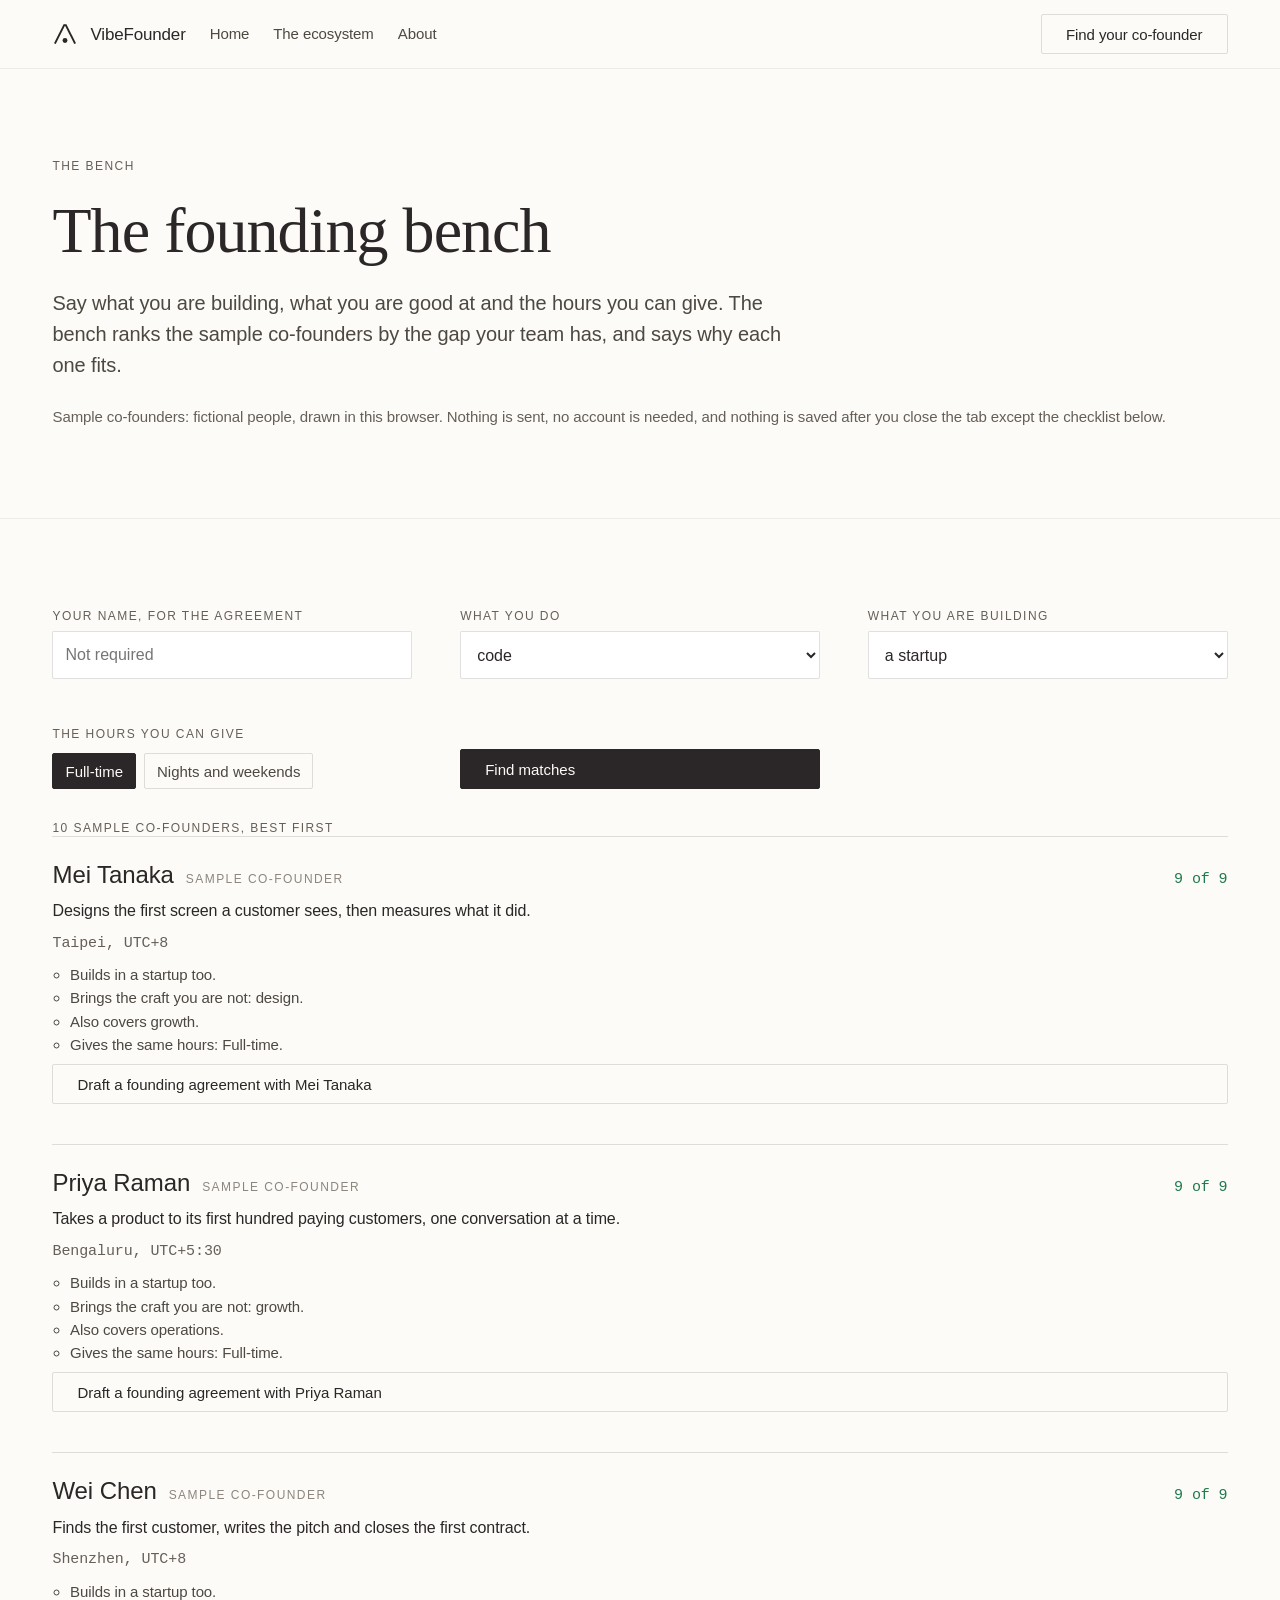
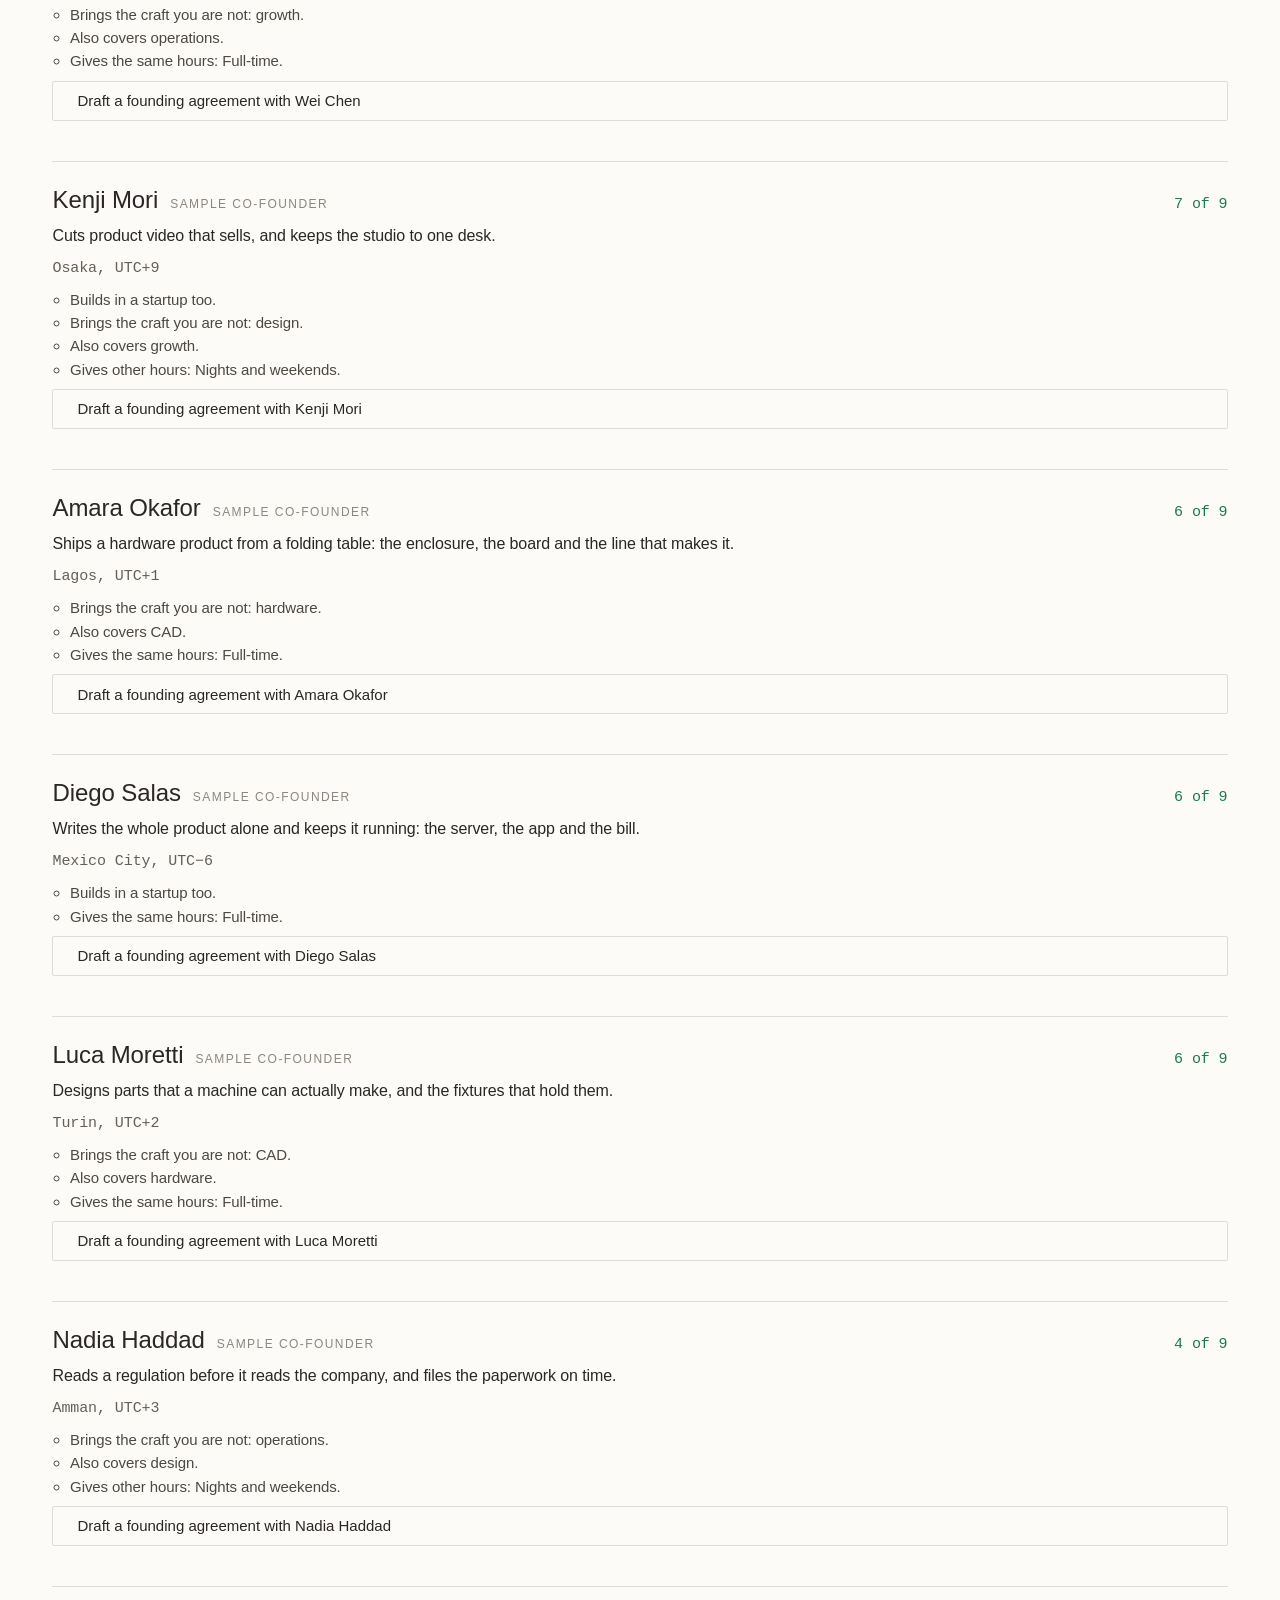
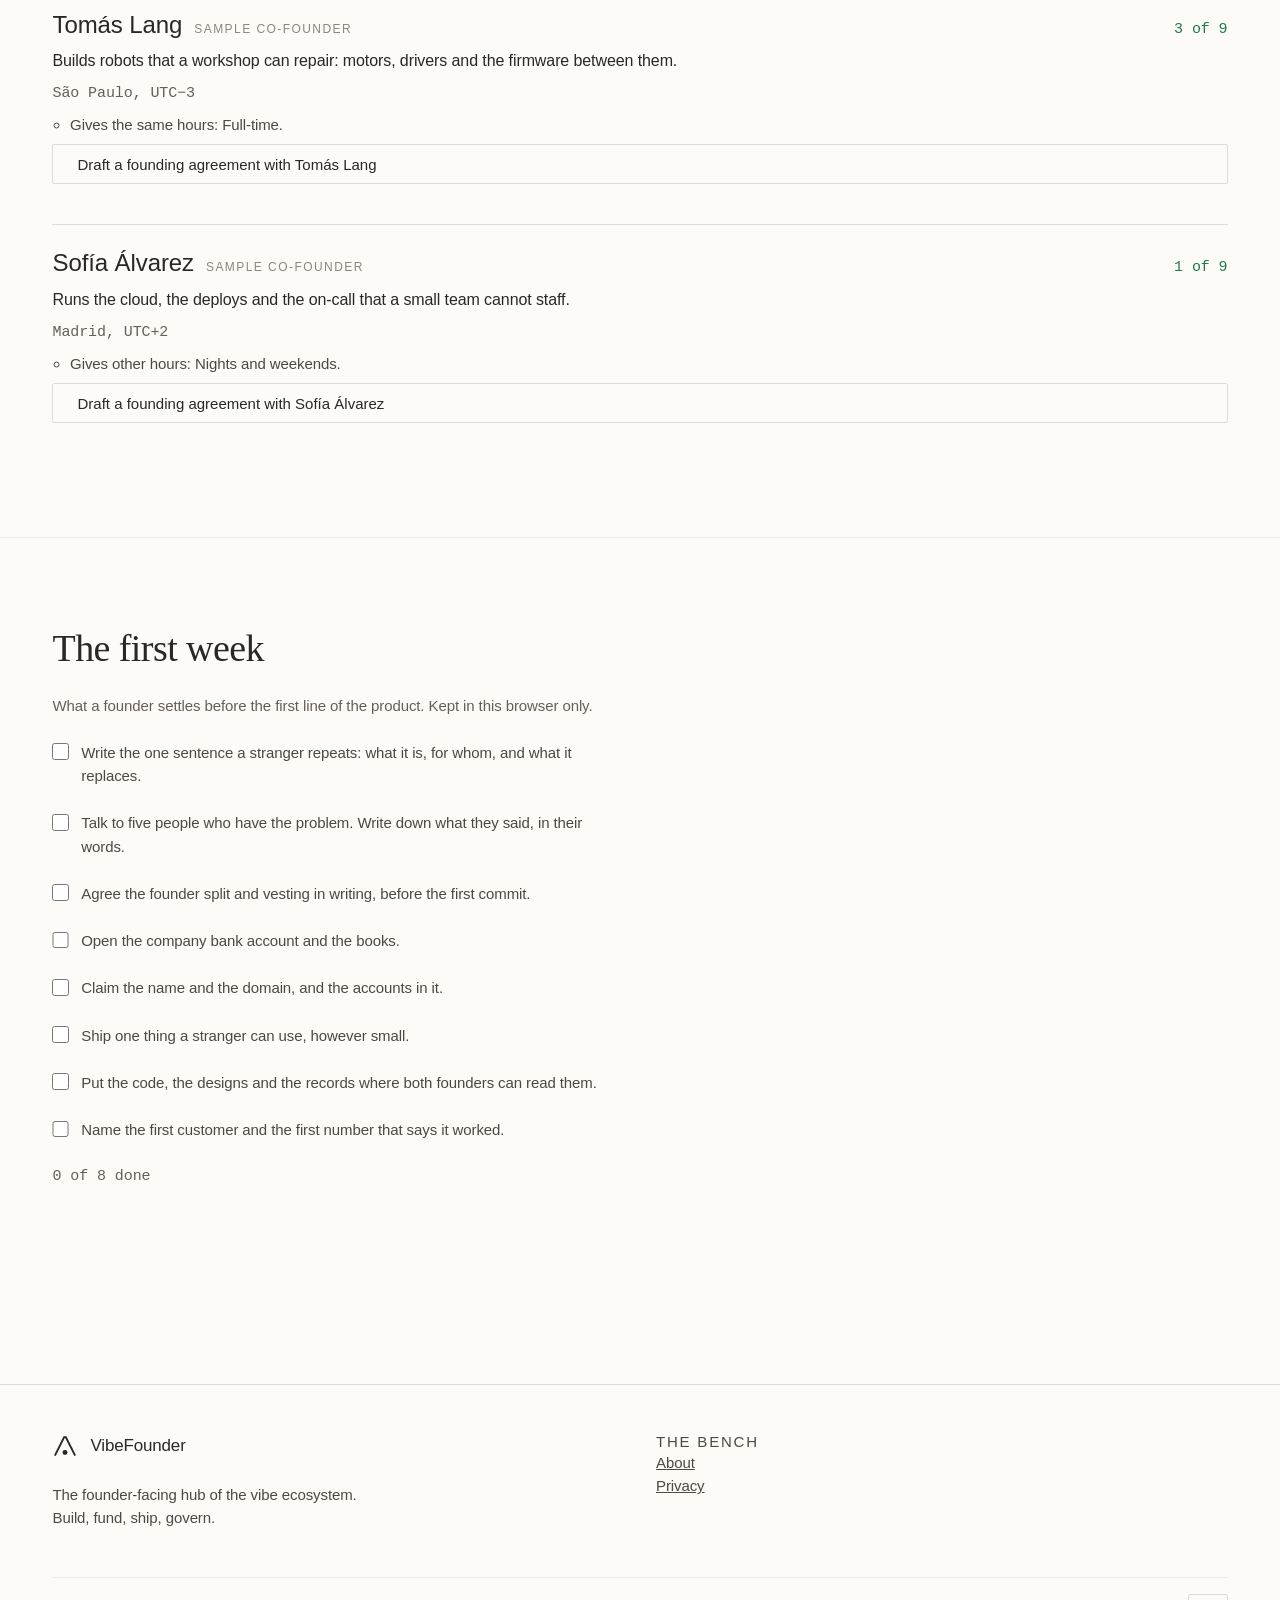
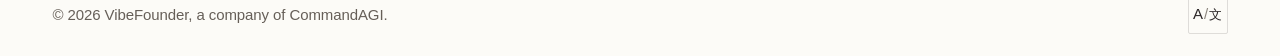
==== app/index.html @ aec422a5 "The site of vibefounder, from CommandAGI's seed (seed/drive/platform/org-vibefounder/sites/vibefound" ====
<!doctype html>
<html lang="en">
<head>
<meta charset="utf-8">
<meta name="viewport" content="width=device-width, initial-scale=1">
<title>The founding bench — VibeFounder</title>
<meta name="description" content="Match with a sample co-founder, read the founding agreement it drafts, and work the first week's checklist. Runs in this browser on fictional people.">
<meta name="theme-color" content="#fcfbf7">
<meta http-equiv="Content-Security-Policy" content="default-src 'self'; connect-src 'none'; img-src 'self' data:; style-src 'self' 'unsafe-inline'; script-src 'self' 'unsafe-inline'; base-uri 'none'; form-action 'none'; frame-ancestors 'none'">
<link rel="canonical" href="https://vibefounder.commandagi.app/app/">
<link rel="stylesheet" href="../style.css">
</head>
<body>
<header class="site-header">
  <div class="site-header__bar wrap">
    <a class="brand" href="../" aria-label="VibeFounder, home">
      <svg viewBox="0 0 32 32" aria-hidden="true" focusable="false"><path d="M4 27 15 5" stroke="currentColor" stroke-width="2.4" fill="none" stroke-linecap="round"/><path d="M28 27 17 5" stroke="currentColor" stroke-width="2.4" fill="none" stroke-linecap="round"/><circle cx="16" cy="24" r="3" fill="currentColor"/></svg>
      <span>VibeFounder</span>
    </a>
    <nav class="site-nav" aria-label="Main">
      <ul>
        <li><a href="../" data-t="nav.home">Home</a></li>
        <li><a href="../#ecosystem" data-t="nav.ecosystem">The ecosystem</a></li>
        <li><a href="../about.html" data-t="nav.about">About</a></li>
      </ul>
    </nav>
    <div class="site-header__actions">
      <a class="button button--quiet" href="../" data-t="nav.cta">Find your co-founder</a>
    </div>
  </div>
</header>

<main>
  <section>
    <div class="wrap stack">
      <p class="label" data-t="nav.bench">The bench</p>
      <h1 data-t="app.title">The founding bench</h1>
      <p class="lede" data-t="app.lede">Say what you are building, what you are good at and the hours you can give.</p>
      <p class="hint" data-t="app.note">Sample co-founders: fictional people.</p>
    </div>
  </section>

  <section id="bench">
    <div class="wrap bench">
      <form class="cols" id="founder-form" aria-labelledby="bench-form-heading">
        <h2 id="bench-form-heading" class="sr-only" data-t="app.title">The founding bench</h2>
        <label class="field"><span data-t="form.name">Your name, for the agreement</span>
          <input type="text" id="founder-name" autocomplete="off" data-placeholder="form.namePlaceholder">
        </label>
        <label class="field"><span data-t="form.craft">What you do</span>
          <select id="founder-craft"></select>
        </label>
        <label class="field"><span data-t="form.domain">What you are building</span>
          <select id="founder-domain"></select>
        </label>
        <div class="field"><span id="commitment-label" data-t="form.commitment">The hours you can give</span>
          <div class="chips" id="founder-commitment" role="group" aria-labelledby="commitment-label"></div>
        </div>
        <div class="field"><span aria-hidden="true">&nbsp;</span>
          <button class="button" type="submit" id="submit" data-t="find">Find matches</button>
        </div>
      </form>

      <div id="bench-results" aria-live="polite"></div>
    </div>
  </section>

  <section id="first-week">
    <div class="wrap stack">
      <h2 data-t="checklist.title">The first week</h2>
      <p class="hint" data-t="checklist.lede">What a founder settles before the first line of the product. Kept in this browser only.</p>
      <form class="stack" id="checklist"></form>
      <p class="hint mono" id="checklist-progress"></p>
    </div>
  </section>
</main>

<footer class="site-footer">
  <div class="wrap">
    <div class="site-footer__cols">
      <div class="stack">
        <a class="brand" href="../">
          <svg viewBox="0 0 32 32" aria-hidden="true" focusable="false"><path d="M4 27 15 5" stroke="currentColor" stroke-width="2.4" fill="none" stroke-linecap="round"/><path d="M28 27 17 5" stroke="currentColor" stroke-width="2.4" fill="none" stroke-linecap="round"/><circle cx="16" cy="24" r="3" fill="currentColor"/></svg>
          <span>VibeFounder</span>
        </a>
        <p data-t="footer.pitch">The founder-facing hub of the vibe ecosystem. Build, fund, ship, govern.</p>
      </div>
      <div>
        <p class="label" data-t="nav.bench">The bench</p>
        <p><a href="../about.html" data-t="nav.about">About VibeFounder</a></p>
        <p><a href="../privacy.html">Privacy</a></p>
      </div>
    </div>
    <div class="site-footer__base">
      <span data-t="footer.legal">© 2026 VibeFounder, a company of CommandAGI.</span>
      <div class="lang">
        <button type="button" class="lang-btn" commandfor="lang-dialog" command="show-modal" aria-haspopup="dialog" aria-label="Language" title="Language"><span class="lang-btn__glyph" aria-hidden="true">A<span>/</span><span lang="zh-Hans">文</span></span></button>
        <noscript><nav class="lang-links" aria-label="Languages"><a href="?lang=en" hreflang="en"><span lang="en">English</span></a><a href="?lang=es" hreflang="es"><span lang="es">Español</span></a><a href="?lang=zh" hreflang="zh-Hans"><span lang="zh-Hans">简体中文</span></a></nav></noscript>
        <dialog id="lang-dialog" class="lang-dialog" aria-labelledby="lang-dialog-title" closedby="any">
          <div class="lang-dialog__box">
            <div class="lang-dialog__head">
              <h2 id="lang-dialog-title" data-t="lang.title">Choose a language</h2>
              <form method="dialog"><button class="lang-dialog__close" aria-label="Close" data-t="lang.close"><svg viewBox="0 0 16 16" aria-hidden="true" focusable="false"><path d="M3.5 3.5l9 9M12.5 3.5l-9 9" stroke="currentColor" stroke-width="1.5" stroke-linecap="round"/></svg></button></form>
            </div>
            <ul class="lang-list" role="list">
              <li><a href="?lang=en" hreflang="en" data-lang="en"><span lang="en">English</span></a></li>
              <li><a href="?lang=es" hreflang="es" data-lang="es"><span lang="es">Español</span></a></li>
              <li><a href="?lang=zh" hreflang="zh-Hans" data-lang="zh-Hans"><span lang="zh-Hans">简体中文</span></a></li>
            </ul>
          </div>
        </dialog>
      </div>
    </div>
  </div>
</footer>
<script type="module" src="app.js"></script>
</body>
</html>
---- style.css ----
/*
 * VibeFounder — the site's one stylesheet. The tokens are CommandAGI's public sites' tokens (sites/components/1-tokens.css
 * in the CommandAGI repository, the owner's code): a warm paper ground, a warm near-black ink, a serif for display, one
 * grotesk for text, a mono for records only. Sections are separated by space and type, not by boxes.
 * Light by default, dark from prefers-color-scheme; either forced with <html data-theme="light|dark">.
 */
:root {
  --ground: #fcfbf7;
  --ground-2: #f1eee9;
  --ground-3: #e5e1da;
  --card: #ffffff;
  --ink: #2b2627;
  --ink-2: #4d4841;
  --ink-3: #665f58;
  --ink-dim: #8c867e;
  --rule: rgba(43, 38, 39, 0.14);
  --rule-2: rgba(43, 38, 39, 0.07);
  --accent: #2b2627;
  --on-accent: #fcfbf7;
  --good: #1f7a4d;
  --focus: #2f6fdf;
  --panel: #231f20;
  --panel-ink: #ebe6df;
  --panel-ink-2: rgba(235, 230, 223, 0.6);
  --panel-rule: rgba(235, 230, 223, 0.1);
  --font-text: "Inter Tight", "Helvetica Neue", Arial, system-ui, sans-serif;
  --font-display: "Inria Serif", "Iowan Old Style", Georgia, serif;
  --font-mono: "JetBrains Mono", "SF Mono", ui-monospace, Menlo, Consolas, monospace;
  --w-display: 400;
  --w-text: 400;
  --w-strong: 500;
  --t-mega: clamp(2.375rem, 1.7rem + 2.9vw, 4rem);
  --t-d1: clamp(2.125rem, 1.6rem + 2.2vw, 3.25rem);
  --t-d2: clamp(1.75rem, 1.45rem + 1.2vw, 2.375rem);
  --t-d3: clamp(1.3125rem, 1.2rem + 0.5vw, 1.5rem);
  --t-lede: clamp(1.0625rem, 1rem + 0.35vw, 1.25rem);
  --t-body: 1rem;
  --t-small: 0.9375rem;
  --t-caption: 0.75rem;
  --h-sm: 2rem;
  --h-md: 2.5rem;
  --h-lg: 3rem;
  --radius: 2px;
  --gutter: clamp(1.25rem, 0.4rem + 3.6vw, 5rem);
  --measure: 66ch;
  --wide: 1240px;
  --s-1: 0.25rem; --s-2: 0.5rem; --s-3: 0.75rem; --s-4: 1rem; --s-5: 1.5rem; --s-6: 2rem;
  --s-7: 3rem; --s-8: 4.5rem; --s-9: clamp(4rem, 2.6rem + 5vw, 7.5rem);
  --section: clamp(3.5rem, 2.4rem + 4vw, 6.5rem);
  --lh-body: 1.55;
  --track-label: 0.12em;
  --t-fast: 120ms;
  --ease: cubic-bezier(0.2, 0, 0, 1);
}
@media (prefers-color-scheme: dark) {
  :root {
    --ground: #171413;
    --ground-2: #221e1d;
    --ground-3: #2c2726;
    --card: #1d1a19;
    --ink: #ece8e1;
    --ink-2: #cbc5bc;
    --ink-3: #a8a199;
    --ink-dim: #807a73;
    --rule: rgba(236, 232, 225, 0.16);
    --rule-2: rgba(236, 232, 225, 0.08);
    --accent: #ece8e1;
    --on-accent: #171413;
    --good: #6cc79a;
  }
}
:root[data-theme="dark"] {
  --ground: #171413; --ground-2: #221e1d; --ground-3: #2c2726; --card: #1d1a19;
  --ink: #ece8e1; --ink-2: #cbc5bc; --ink-3: #a8a199; --ink-dim: #807a73;
  --rule: rgba(236, 232, 225, 0.16); --rule-2: rgba(236, 232, 225, 0.08);
  --accent: #ece8e1; --on-accent: #171413; --good: #6cc79a;
}
:root[data-theme="light"] {
  --ground: #fcfbf7; --ground-2: #f1eee9; --ground-3: #e5e1da; --card: #ffffff;
  --ink: #2b2627; --ink-2: #4d4841; --ink-3: #665f58; --ink-dim: #8c867e;
  --rule: rgba(43, 38, 39, 0.14); --rule-2: rgba(43, 38, 39, 0.07);
  --accent: #2b2627; --on-accent: #fcfbf7; --good: #1f7a4d;
}

*, *::before, *::after { box-sizing: border-box; }
html { -webkit-text-size-adjust: 100%; }
body {
  margin: 0;
  background: var(--ground);
  color: var(--ink);
  font: var(--w-text) var(--t-body) / var(--lh-body) var(--font-text);
  letter-spacing: -0.006em;
  overflow-wrap: break-word;
}
h1, h2, h3 { font-weight: var(--w-display); font-family: var(--font-display); letter-spacing: -0.015em; margin: 0; }
h1 { font-size: var(--t-mega); line-height: 1.05; }
h2 { font-size: var(--t-d2); line-height: 1.12; }
h3 { font-size: var(--t-d3); line-height: 1.25; }
p { margin: 0; }
a { color: inherit; }
:focus-visible { outline: 2px solid var(--focus); outline-offset: 2px; }
.wrap { width: min(var(--wide), 100% - 2 * var(--gutter)); margin-inline: auto; }
.lede { font-size: var(--t-lede); color: var(--ink-2); max-width: var(--measure); }
.label { font: var(--w-strong) var(--t-caption) / 1.2 var(--font-text); letter-spacing: var(--track-label); text-transform: uppercase; color: var(--ink-3); }
.mono { font-family: var(--font-mono); font-size: var(--t-small); }
.zebra { font-family: var(--font-display); font-style: italic; }

/* header: the mark and the name, the nav as plain words, the primary action in the ink */
.site-header { position: sticky; top: 0; z-index: 20; background: var(--ground); border-bottom: 1px solid var(--rule-2); }
.site-header__bar { display: flex; align-items: center; gap: var(--s-5); min-height: 4.25rem; flex-wrap: wrap; padding-block: var(--s-2); }
.brand { display: inline-flex; align-items: center; gap: var(--s-3); text-decoration: none; font: var(--w-strong) 1.0625rem/1 var(--font-text); letter-spacing: -0.01em; }
.brand svg { width: 26px; height: 26px; }
.site-nav ul { display: flex; gap: var(--s-5); list-style: none; margin: 0; padding: 0; }
.site-nav a { text-decoration: none; font-size: var(--t-small); color: var(--ink-2); }
.site-nav a:hover { color: var(--ink); }
.site-header__actions { margin-inline-start: auto; display: flex; align-items: center; gap: var(--s-4); }
.button {
  display: inline-flex; align-items: center; gap: var(--s-2); min-height: var(--h-md); padding: 0 var(--s-5);
  border: 1px solid var(--accent); border-radius: var(--radius); background: var(--accent); color: var(--on-accent);
  font: var(--w-strong) var(--t-small) / 1 var(--font-text); text-decoration: none; cursor: pointer;
}
.button--quiet { background: transparent; color: var(--ink); border-color: var(--rule); }
.button:hover { opacity: 0.88; }
.button[disabled] { opacity: 0.45; cursor: not-allowed; }

main { display: block; }
section { padding-block: var(--section); }
section + section { border-top: 1px solid var(--rule-2); }
.hero { padding-block: var(--s-9) var(--section); }
.hero h1 { max-width: 20ch; }
.hero .lede { margin-top: var(--s-5); }
.hero__actions { display: flex; flex-wrap: wrap; gap: var(--s-3); margin-top: var(--s-6); }
.hero__note { margin-top: var(--s-4); color: var(--ink-3); font-size: var(--t-small); }
.stack { display: grid; gap: var(--s-5); }
.cols { display: grid; gap: var(--s-7); grid-template-columns: repeat(auto-fit, minmax(min(18rem, 100%), 1fr)); }
.feature { display: grid; gap: var(--s-3); align-content: start; }
.feature p { color: var(--ink-2); }
.grid-ecosystem { display: grid; gap: var(--s-4); grid-template-columns: repeat(auto-fill, minmax(min(15rem, 100%), 1fr)); list-style: none; margin: 0; padding: 0; }
.grid-ecosystem a { display: grid; gap: var(--s-1); padding: var(--s-4) 0; border-top: 1px solid var(--rule); text-decoration: none; }
.grid-ecosystem a:hover .eco-name { text-decoration: underline; }
.eco-name { font: var(--w-strong) 1.0625rem/1.2 var(--font-text); }
.eco-what { color: var(--ink-2); font-size: var(--t-small); }

/* the app */
.bench { display: grid; gap: var(--s-6); }
.field { display: grid; gap: var(--s-2); }
.field > span { font: var(--w-strong) var(--t-caption) / 1.2 var(--font-text); letter-spacing: var(--track-label); text-transform: uppercase; color: var(--ink-3); }
select, input[type="text"] {
  min-height: var(--h-lg); padding: 0 var(--s-3); border: 1px solid var(--rule); border-radius: var(--radius);
  background: var(--card); color: var(--ink); font: var(--w-text) var(--t-body) / 1 var(--font-text); width: 100%;
}
.chips { display: flex; flex-wrap: wrap; gap: var(--s-2); }
.chip {
  min-height: var(--h-sm); padding: 0 var(--s-3); border: 1px solid var(--rule); border-radius: var(--radius);
  background: transparent; color: var(--ink-2); font: var(--w-text) var(--t-small) / 1 var(--font-text); cursor: pointer;
}
.chip[aria-pressed="true"] { border-color: var(--accent); background: var(--accent); color: var(--on-accent); }
.results { display: grid; gap: var(--s-4); margin: 0; padding: 0; list-style: none; }
.match { display: grid; gap: var(--s-2); padding-block: var(--s-5); border-top: 1px solid var(--rule); }
.match__head { display: flex; align-items: baseline; gap: var(--s-3); flex-wrap: wrap; }
.match__name { font: var(--w-strong) var(--t-d3) / 1.2 var(--font-text); }
.match__score { margin-inline-start: auto; font-family: var(--font-mono); font-size: var(--t-small); color: var(--good); }
.match__reasons { margin: 0; padding-inline-start: 1.1rem; color: var(--ink-2); font-size: var(--t-small); }
.sample { font: var(--w-strong) var(--t-caption) / 1.2 var(--font-text); letter-spacing: var(--track-label); text-transform: uppercase; color: var(--ink-dim); }
.agreement { background: var(--panel); color: var(--panel-ink); border-radius: var(--radius); padding: var(--s-5); overflow-x: auto; }
.agreement pre { margin: 0; font-family: var(--font-mono); font-size: var(--t-small); white-space: pre-wrap; }
.hint { color: var(--ink-3); font-size: var(--t-small); }

/* footer, with the one A/文 language button */
.site-footer { border-top: 1px solid var(--rule); padding-block: var(--s-7) var(--s-6); margin-top: var(--s-9); }
.site-footer__cols { display: grid; gap: var(--s-6); grid-template-columns: repeat(auto-fit, minmax(min(16rem, 100%), 1fr)); }
.site-footer p { color: var(--ink-2); font-size: var(--t-small); max-width: 40ch; }
.site-footer__base { display: flex; align-items: center; justify-content: space-between; gap: var(--s-4); flex-wrap: wrap; margin-top: var(--s-7); padding-top: var(--s-4); border-top: 1px solid var(--rule-2); color: var(--ink-3); font-size: var(--t-small); }
.lang { display: flex; align-items: center; gap: var(--s-4); }
.lang-btn { display: inline-grid; place-items: center; width: var(--h-md); height: var(--h-md); padding: 0; border: 1px solid var(--rule); border-radius: var(--radius); background: transparent; color: var(--ink); cursor: pointer; }
.lang-btn:hover { border-color: currentColor; }
.lang-btn__glyph { font: var(--w-text) 0.9375rem/1 var(--font-text); display: inline-flex; align-items: baseline; direction: ltr; }
.lang-btn__glyph > span:first-child { color: var(--ink-dim); margin-inline: 0.06em; }
.lang-btn__glyph [lang="zh-Hans"] { font-family: "PingFang SC", "Noto Sans SC", "Noto Sans CJK SC", "Microsoft YaHei", sans-serif; font-size: 0.86em; }
.lang-links { display: flex; gap: var(--s-4); }
@media (scripting: none) { .lang-btn { display: none; } }
.lang-dialog { padding: 0; border: 1px solid var(--rule); border-radius: var(--radius); background: var(--ground); color: var(--ink); width: min(26rem, calc(100vw - 2 * var(--gutter))); max-height: calc(100svh - 2 * var(--gutter)); }
.lang-dialog::backdrop { background: rgba(15, 20, 23, 0.42); }
.lang-dialog__box { padding: var(--s-5); display: grid; gap: var(--s-5); }
.lang-dialog__head { display: flex; justify-content: space-between; align-items: center; gap: var(--s-4); }
.lang-dialog h2 { font: var(--w-display) 1.375rem/1.2 var(--font-display); margin: 0; }
.lang-dialog__close { display: inline-grid; place-items: center; width: var(--h-sm); height: var(--h-sm); padding: 0; border: 0; border-radius: var(--radius); background: var(--ground-3); color: var(--ink); cursor: pointer; }
.lang-dialog__close svg { width: 14px; height: 14px; }
.lang-list { list-style: none; margin: 0; padding: 0; border: 1px solid var(--rule); border-radius: var(--radius); }
.lang-list li + li { border-top: 1px solid var(--rule); }
.lang-list a { display: flex; justify-content: space-between; align-items: center; gap: var(--s-4); min-height: var(--h-lg); padding: 0 var(--s-4); text-decoration: none; color: var(--ink); }
.lang-list a:hover { background: var(--ground-2); }
.lang-list__check { width: 14px; height: 14px; }

/* prose pages (about, privacy) */
.prose { max-width: var(--measure); display: grid; gap: var(--s-4); }
.prose h2 { margin-top: var(--s-6); }
.prose ul { margin: 0; padding-inline-start: 1.2rem; color: var(--ink-2); }

@media (max-width: 640px) {
  .site-nav { order: 3; width: 100%; }
  .site-nav ul { gap: var(--s-4); flex-wrap: wrap; }
  .site-header__actions { order: 2; }
}

.sr-only { position: absolute; width: 1px; height: 1px; padding: 0; margin: -1px; overflow: hidden; clip-path: inset(50%); white-space: nowrap; border: 0; }

/* the first week's checklist: sentences, not labels */
.check { display: grid; grid-template-columns: auto 1fr; gap: var(--s-3); align-items: start; max-width: var(--measure); color: var(--ink-2); font-size: var(--t-small); cursor: pointer; }
.check input { width: 1.05rem; height: 1.05rem; margin: 0.15rem 0 0; accent-color: var(--accent); }
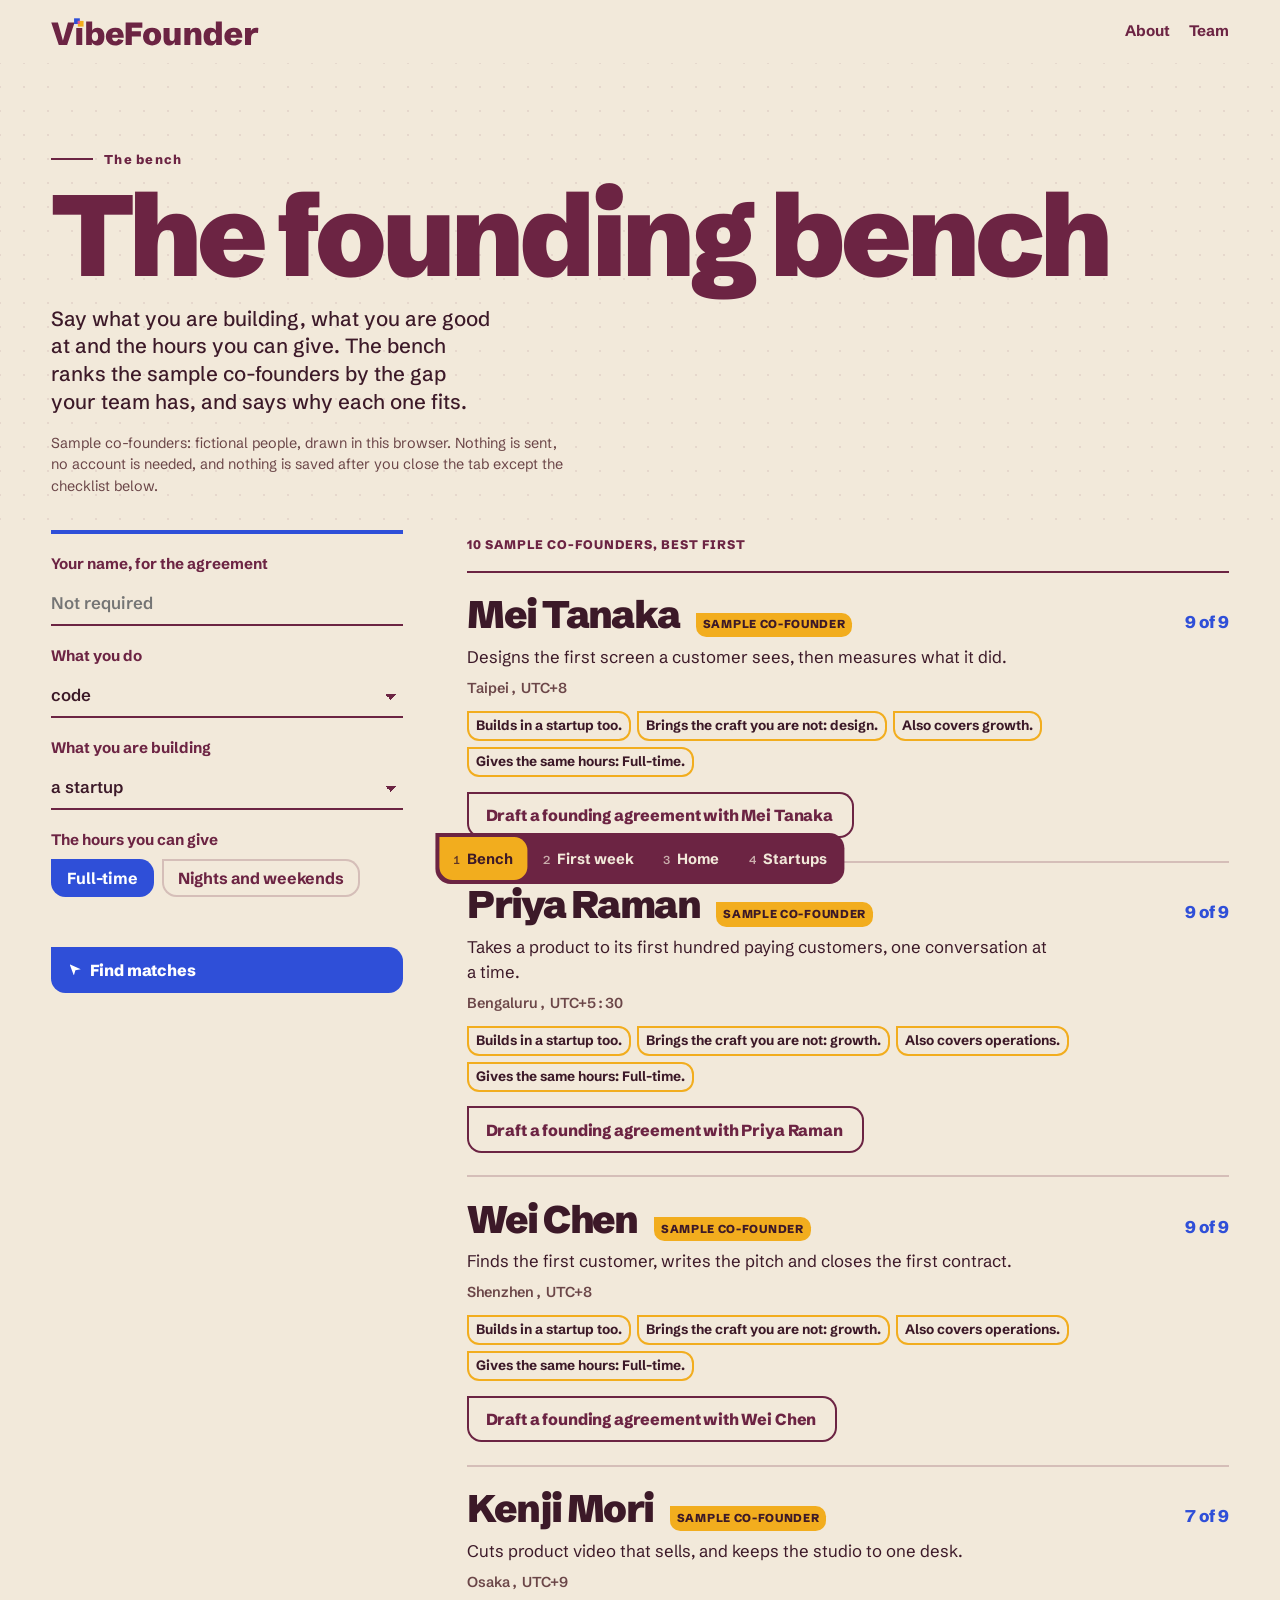
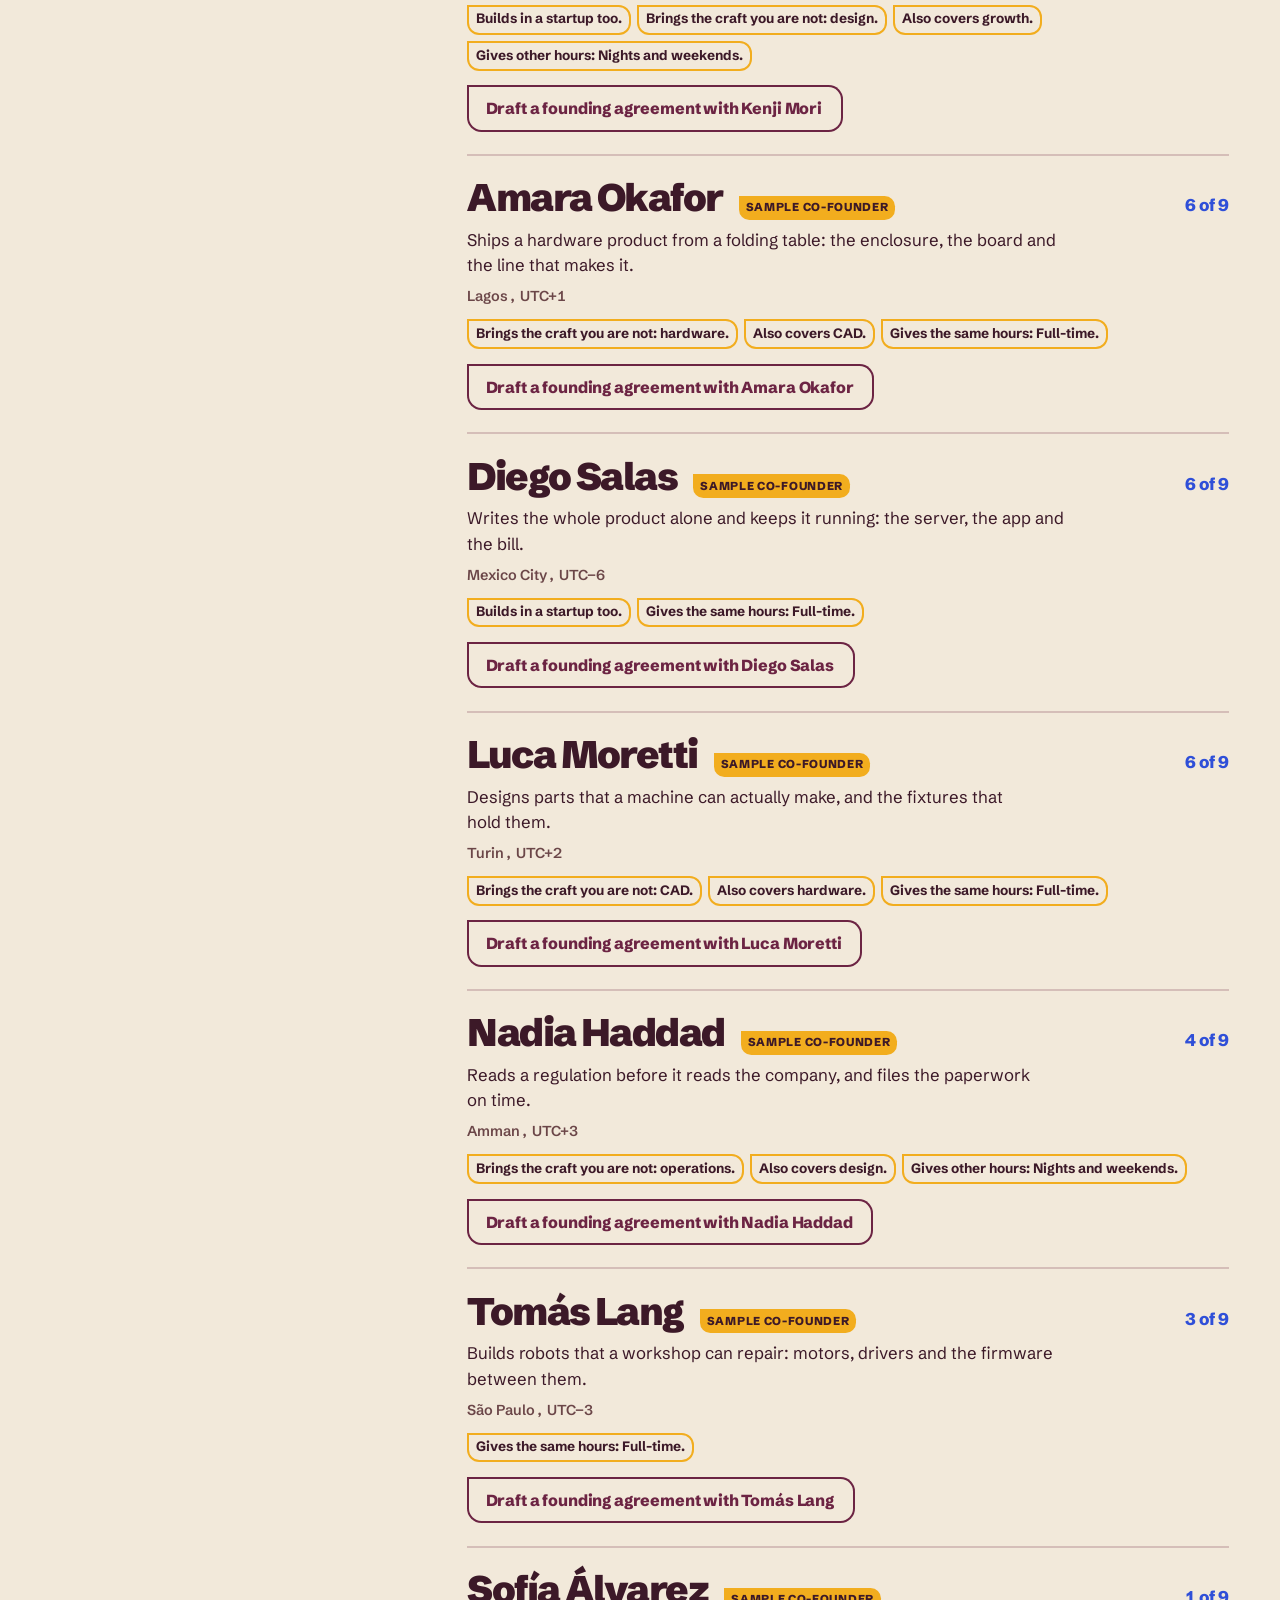
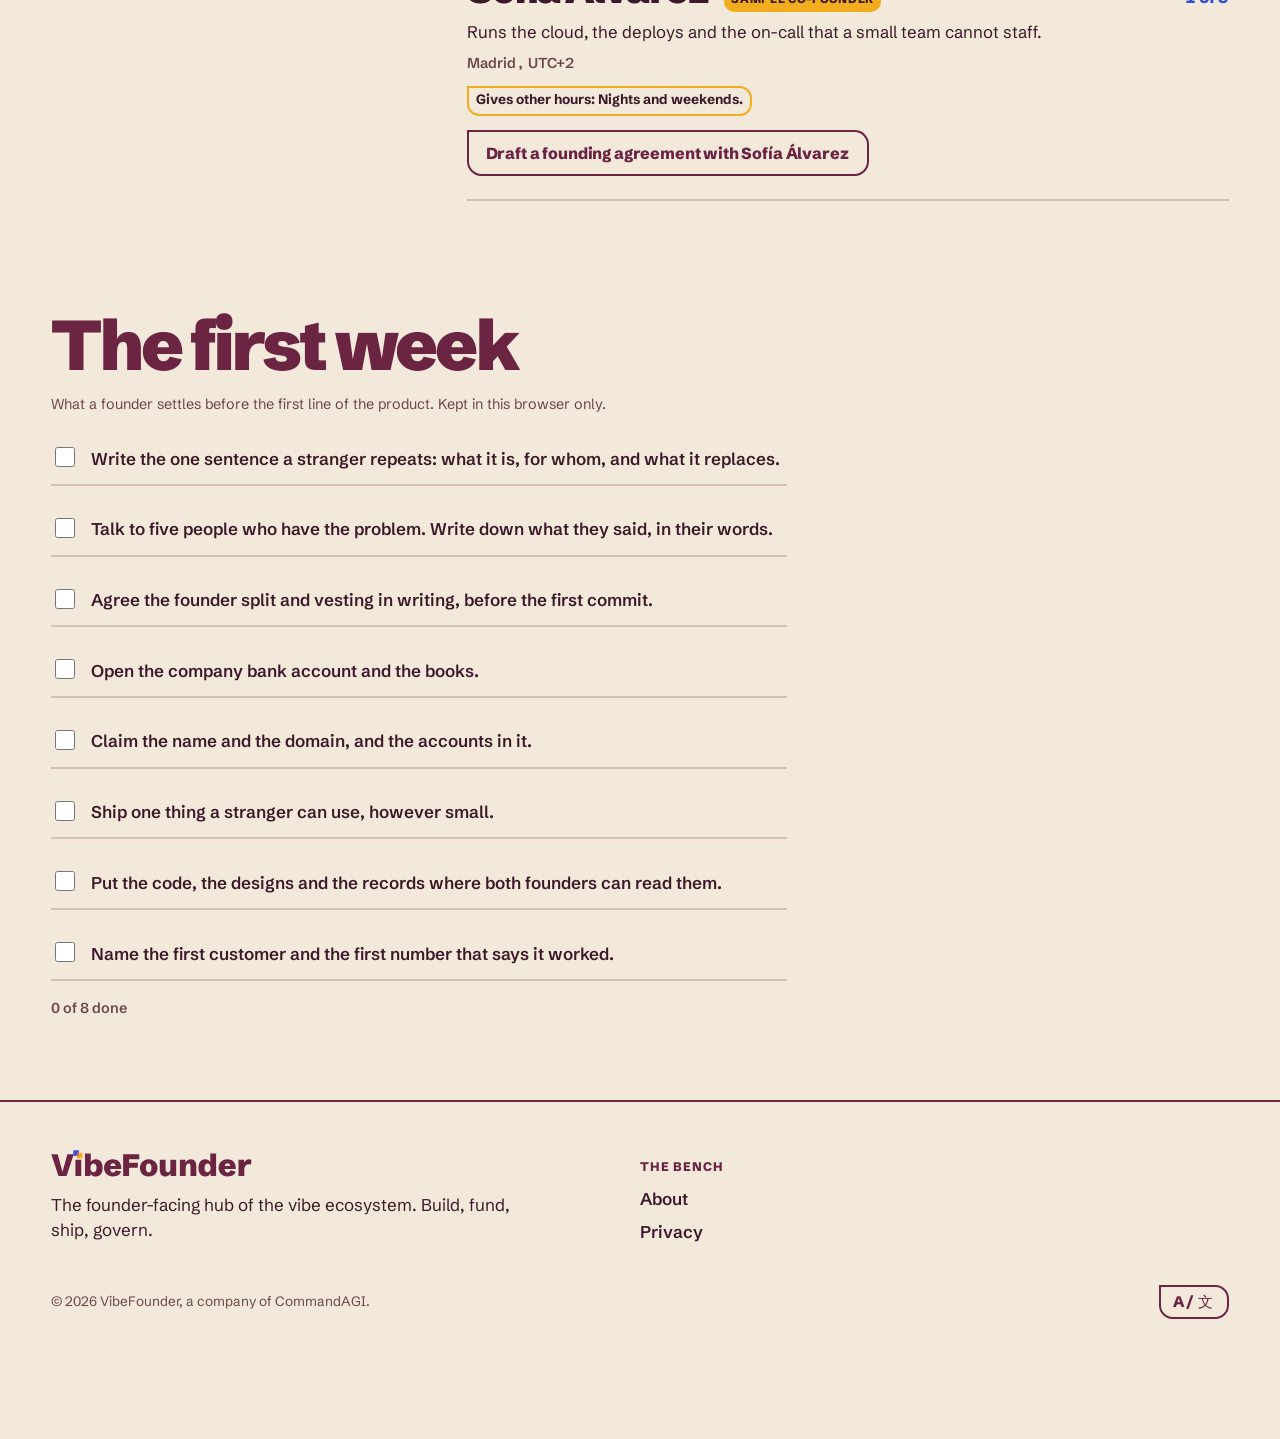
==== commit 6acbc630: "The 2027 redesign: the duet Two people building one thing: Schibsted Grotesk only, parchment and oxb" ====
--- a/app/index.html
+++ b/app/index.html
@@ -5,35 +5,34 @@
 <meta name="viewport" content="width=device-width, initial-scale=1">
 <title>The founding bench — VibeFounder</title>
 <meta name="description" content="Match with a sample co-founder, read the founding agreement it drafts, and work the first week's checklist. Runs in this browser on fictional people.">
-<meta name="theme-color" content="#fcfbf7">
+<meta name="theme-color" content="#f2e9da">
 <meta http-equiv="Content-Security-Policy" content="default-src 'self'; connect-src 'none'; img-src 'self' data:; style-src 'self' 'unsafe-inline'; script-src 'self' 'unsafe-inline'; base-uri 'none'; form-action 'none'; frame-ancestors 'none'">
 <link rel="canonical" href="https://vibefounder.commandagi.app/app/">
+<link rel="icon" href="../brand/favicon.svg" type="image/svg+xml">
+<link rel="apple-touch-icon" href="../brand/touch-icon.png">
 <link rel="stylesheet" href="../style.css">
 </head>
 <body>
+<a class="skip" href="#main" data-t="skip">Skip to the page</a>
 <header class="site-header">
-  <div class="site-header__bar wrap">
-    <a class="brand" href="../" aria-label="VibeFounder, home">
-      <svg viewBox="0 0 32 32" aria-hidden="true" focusable="false"><path d="M4 27 15 5" stroke="currentColor" stroke-width="2.4" fill="none" stroke-linecap="round"/><path d="M28 27 17 5" stroke="currentColor" stroke-width="2.4" fill="none" stroke-linecap="round"/><circle cx="16" cy="24" r="3" fill="currentColor"/></svg>
-      <span>VibeFounder</span>
-    </a>
-    <nav class="site-nav" aria-label="Main">
-      <ul>
-        <li><a href="../" data-t="nav.home">Home</a></li>
-        <li><a href="../#ecosystem" data-t="nav.ecosystem">The ecosystem</a></li>
-        <li><a href="../about.html" data-t="nav.about">About</a></li>
-      </ul>
-    </nav>
-    <div class="site-header__actions">
-      <a class="button button--quiet" href="../" data-t="nav.cta">Find your co-founder</a>
-    </div>
-  </div>
+  <a class="brand" href="../" aria-label="VibeFounder, home"><img src="../brand/wordmark.svg" alt="" width="240" height="33"></a>
+  <nav class="site-header__links" aria-label="Company">
+    <a href="../about.html" data-t="nav.about" data-page="about.html">About</a>
+    <a href="../team.html" data-t="nav.team">Team</a>
+  </nav>
 </header>
 
-<main>
-  <section>
+<nav class="dock" aria-label="Main">
+  <a class="dock__primary" href="./" aria-current="page"><kbd>1</kbd><span data-t="dock.bench">Bench</span></a>
+  <a href="#first-week"><kbd>2</kbd><span data-t="dock.week">First week</span></a>
+  <a href="../" data-page=""><kbd>3</kbd><span data-t="nav.home">Home</span></a>
+  <a href="../#ecosystem" data-page="#ecosystem"><kbd>4</kbd><span data-t="dock.startups">Startups</span></a>
+</nav>
+
+<main id="main">
+  <section class="bench-head canvas">
     <div class="wrap stack">
-      <p class="label" data-t="nav.bench">The bench</p>
+      <p class="num" data-t="nav.bench">The bench</p>
       <h1 data-t="app.title">The founding bench</h1>
       <p class="lede" data-t="app.lede">Say what you are building, what you are good at and the hours you can give.</p>
       <p class="hint" data-t="app.note">Sample co-founders: fictional people.</p>
@@ -79,16 +78,13 @@
   <div class="wrap">
     <div class="site-footer__cols">
       <div class="stack">
-        <a class="brand" href="../">
-          <svg viewBox="0 0 32 32" aria-hidden="true" focusable="false"><path d="M4 27 15 5" stroke="currentColor" stroke-width="2.4" fill="none" stroke-linecap="round"/><path d="M28 27 17 5" stroke="currentColor" stroke-width="2.4" fill="none" stroke-linecap="round"/><circle cx="16" cy="24" r="3" fill="currentColor"/></svg>
-          <span>VibeFounder</span>
-        </a>
+        <a class="brand" href="../" aria-label="VibeFounder, home"><img src="../brand/wordmark.svg" alt="" width="240" height="33"></a>
         <p data-t="footer.pitch">The founder-facing hub of the vibe ecosystem. Build, fund, ship, govern.</p>
       </div>
       <div>
         <p class="label" data-t="nav.bench">The bench</p>
-        <p><a href="../about.html" data-t="nav.about">About VibeFounder</a></p>
-        <p><a href="../privacy.html">Privacy</a></p>
+        <p><a href="../about.html" data-t="nav.about" data-page="about.html">About VibeFounder</a></p>
+        <p><a href="../privacy.html" data-page="privacy.html" data-t="nav.privacy">Privacy</a></p>
       </div>
     </div>
     <div class="site-footer__base">
--- a/style.css
+++ b/style.css
@@ -1,210 +1,452 @@
 /*
- * VibeFounder — the site's one stylesheet. The tokens are CommandAGI's public sites' tokens (sites/components/1-tokens.css
- * in the CommandAGI repository, the owner's code): a warm paper ground, a warm near-black ink, a serif for display, one
- * grotesk for text, a mono for records only. Sections are separated by space and type, not by boxes.
- * Light by default, dark from prefers-color-scheme; either forced with <html data-theme="light|dark">.
+ * VibeFounder, 2027: the duet (redesign/DESIGN.md). Two people, two colours, and where they overlap the colour of the
+ * company. One family (Schibsted Grotesk), one shape (the multiplayer name tag: the top-left corner square), one nav
+ * (the tool dock at the bottom). Light only, on parchment.
  */
+
+@font-face {
+  font-family: "Schibsted Grotesk";
+  src: url("fonts/schibsted-wght.woff2") format("woff2");
+  font-weight: 400 900;
+  font-style: normal;
+  font-display: swap;
+}
+@font-face {
+  font-family: "Schibsted Grotesk";
+  src: url("fonts/schibsted-ital.woff2") format("woff2");
+  font-weight: 400 900;
+  font-style: italic;
+  font-display: swap;
+}
+/* Arial set to Schibsted's metrics, so the swap moves nothing (CLS). */
+@font-face {
+  font-family: "Schibsted Fallback";
+  src: local("Arial"), local("Liberation Sans"), local("Helvetica");
+  size-adjust: 106%;
+  ascent-override: 92%;
+  descent-override: 24%;
+  line-gap-override: 0%;
+}
+
 :root {
-  --ground: #fcfbf7;
-  --ground-2: #f1eee9;
-  --ground-3: #e5e1da;
-  --card: #ffffff;
-  --ink: #2b2627;
-  --ink-2: #4d4841;
-  --ink-3: #665f58;
-  --ink-dim: #8c867e;
-  --rule: rgba(43, 38, 39, 0.14);
-  --rule-2: rgba(43, 38, 39, 0.07);
-  --accent: #2b2627;
-  --on-accent: #fcfbf7;
-  --good: #1f7a4d;
-  --focus: #2f6fdf;
-  --panel: #231f20;
-  --panel-ink: #ebe6df;
-  --panel-ink-2: rgba(235, 230, 223, 0.6);
-  --panel-rule: rgba(235, 230, 223, 0.1);
-  --font-text: "Inter Tight", "Helvetica Neue", Arial, system-ui, sans-serif;
-  --font-display: "Inria Serif", "Iowan Old Style", Georgia, serif;
-  --font-mono: "JetBrains Mono", "SF Mono", ui-monospace, Menlo, Consolas, monospace;
-  --w-display: 400;
-  --w-text: 400;
-  --w-strong: 500;
-  --t-mega: clamp(2.375rem, 1.7rem + 2.9vw, 4rem);
-  --t-d1: clamp(2.125rem, 1.6rem + 2.2vw, 3.25rem);
-  --t-d2: clamp(1.75rem, 1.45rem + 1.2vw, 2.375rem);
-  --t-d3: clamp(1.3125rem, 1.2rem + 0.5vw, 1.5rem);
-  --t-lede: clamp(1.0625rem, 1rem + 0.35vw, 1.25rem);
-  --t-body: 1rem;
-  --t-small: 0.9375rem;
-  --t-caption: 0.75rem;
-  --h-sm: 2rem;
-  --h-md: 2.5rem;
-  --h-lg: 3rem;
-  --radius: 2px;
-  --gutter: clamp(1.25rem, 0.4rem + 3.6vw, 5rem);
-  --measure: 66ch;
-  --wide: 1240px;
-  --s-1: 0.25rem; --s-2: 0.5rem; --s-3: 0.75rem; --s-4: 1rem; --s-5: 1.5rem; --s-6: 2rem;
-  --s-7: 3rem; --s-8: 4.5rem; --s-9: clamp(4rem, 2.6rem + 5vw, 7.5rem);
-  --section: clamp(3.5rem, 2.4rem + 4vw, 6.5rem);
-  --lh-body: 1.55;
-  --track-label: 0.12em;
-  --t-fast: 120ms;
-  --ease: cubic-bezier(0.2, 0, 0, 1);
-}
-@media (prefers-color-scheme: dark) {
+  --paper: #f2e9da;
+  --ink: #3b1726;
+  --oxblood: #6c2443;
+  --cobalt: #2f4fd8;
+  --marigold: #f2ad1c;
+  --duo: #de5397;
+  --muted: #6b4a57;
+  --rule: #6c244333;
+  --dot: #6c244314;
+  --face: "Schibsted Grotesk", "Schibsted Fallback", "PingFang SC", "Noto Sans CJK SC", "Microsoft YaHei", sans-serif;
+  --tag: 0 0.9em 0.9em 0.9em;
+  --ease: cubic-bezier(.2, .9, .25, 1.12);
+  --gut: clamp(1.1rem, 4vw, 3.5rem);
+  --max: 1600px;
+  color-scheme: light;
+}
+@supports (color: oklch(0 0 0)) {
   :root {
-    --ground: #171413;
-    --ground-2: #221e1d;
-    --ground-3: #2c2726;
-    --card: #1d1a19;
-    --ink: #ece8e1;
-    --ink-2: #cbc5bc;
-    --ink-3: #a8a199;
-    --ink-dim: #807a73;
-    --rule: rgba(236, 232, 225, 0.16);
-    --rule-2: rgba(236, 232, 225, 0.08);
-    --accent: #ece8e1;
-    --on-accent: #171413;
-    --good: #6cc79a;
+    --paper: oklch(0.937 0.022 80.7);
+    --ink: oklch(0.27 0.06 355);
+    --oxblood: oklch(0.379 0.107 356.8);
+    --cobalt: oklch(0.496 0.212 267.4);
+    --marigold: oklch(0.793 0.159 78.7);
+    --duo: color-mix(in oklch, var(--cobalt), var(--marigold));
+    --muted: color-mix(in oklch, var(--ink) 75%, var(--paper));
+    --rule: color-mix(in oklch, var(--oxblood) 22%, transparent);
+    --dot: color-mix(in oklch, var(--oxblood) 9%, transparent);
   }
 }
-:root[data-theme="dark"] {
-  --ground: #171413; --ground-2: #221e1d; --ground-3: #2c2726; --card: #1d1a19;
-  --ink: #ece8e1; --ink-2: #cbc5bc; --ink-3: #a8a199; --ink-dim: #807a73;
-  --rule: rgba(236, 232, 225, 0.16); --rule-2: rgba(236, 232, 225, 0.08);
-  --accent: #ece8e1; --on-accent: #171413; --good: #6cc79a;
-}
-:root[data-theme="light"] {
-  --ground: #fcfbf7; --ground-2: #f1eee9; --ground-3: #e5e1da; --card: #ffffff;
-  --ink: #2b2627; --ink-2: #4d4841; --ink-3: #665f58; --ink-dim: #8c867e;
-  --rule: rgba(43, 38, 39, 0.14); --rule-2: rgba(43, 38, 39, 0.07);
-  --accent: #2b2627; --on-accent: #fcfbf7; --good: #1f7a4d;
-}
 
 *, *::before, *::after { box-sizing: border-box; }
-html { -webkit-text-size-adjust: 100%; }
+html { -webkit-text-size-adjust: 100%; scroll-padding-top: 1rem; }
 body {
   margin: 0;
-  background: var(--ground);
+  font: 400 1.0625rem/1.5 var(--face);
   color: var(--ink);
-  font: var(--w-text) var(--t-body) / var(--lh-body) var(--font-text);
-  letter-spacing: -0.006em;
-  overflow-wrap: break-word;
-}
-h1, h2, h3 { font-weight: var(--w-display); font-family: var(--font-display); letter-spacing: -0.015em; margin: 0; }
-h1 { font-size: var(--t-mega); line-height: 1.05; }
-h2 { font-size: var(--t-d2); line-height: 1.12; }
-h3 { font-size: var(--t-d3); line-height: 1.25; }
+  background: var(--paper);
+  font-synthesis: none;
+  font-kerning: normal;
+  overflow-x: clip;
+  padding-bottom: 6rem; /* the dock */
+}
+img, video, svg { display: block; max-width: 100%; }
+h1, h2, h3 { margin: 0; font-weight: 900; line-height: 0.9; letter-spacing: -0.045em; text-wrap: balance; color: var(--oxblood); }
+p, li { text-wrap: pretty; }
 p { margin: 0; }
-a { color: inherit; }
-:focus-visible { outline: 2px solid var(--focus); outline-offset: 2px; }
-.wrap { width: min(var(--wide), 100% - 2 * var(--gutter)); margin-inline: auto; }
-.lede { font-size: var(--t-lede); color: var(--ink-2); max-width: var(--measure); }
-.label { font: var(--w-strong) var(--t-caption) / 1.2 var(--font-text); letter-spacing: var(--track-label); text-transform: uppercase; color: var(--ink-3); }
-.mono { font-family: var(--font-mono); font-size: var(--t-small); }
-.zebra { font-family: var(--font-display); font-style: italic; }
-
-/* header: the mark and the name, the nav as plain words, the primary action in the ink */
-.site-header { position: sticky; top: 0; z-index: 20; background: var(--ground); border-bottom: 1px solid var(--rule-2); }
-.site-header__bar { display: flex; align-items: center; gap: var(--s-5); min-height: 4.25rem; flex-wrap: wrap; padding-block: var(--s-2); }
-.brand { display: inline-flex; align-items: center; gap: var(--s-3); text-decoration: none; font: var(--w-strong) 1.0625rem/1 var(--font-text); letter-spacing: -0.01em; }
-.brand svg { width: 26px; height: 26px; }
-.site-nav ul { display: flex; gap: var(--s-5); list-style: none; margin: 0; padding: 0; }
-.site-nav a { text-decoration: none; font-size: var(--t-small); color: var(--ink-2); }
-.site-nav a:hover { color: var(--ink); }
-.site-header__actions { margin-inline-start: auto; display: flex; align-items: center; gap: var(--s-4); }
-.button {
-  display: inline-flex; align-items: center; gap: var(--s-2); min-height: var(--h-md); padding: 0 var(--s-5);
-  border: 1px solid var(--accent); border-radius: var(--radius); background: var(--accent); color: var(--on-accent);
-  font: var(--w-strong) var(--t-small) / 1 var(--font-text); text-decoration: none; cursor: pointer;
-}
-.button--quiet { background: transparent; color: var(--ink); border-color: var(--rule); }
-.button:hover { opacity: 0.88; }
-.button[disabled] { opacity: 0.45; cursor: not-allowed; }
-
-main { display: block; }
-section { padding-block: var(--section); }
-section + section { border-top: 1px solid var(--rule-2); }
-.hero { padding-block: var(--s-9) var(--section); }
-.hero h1 { max-width: 20ch; }
-.hero .lede { margin-top: var(--s-5); }
-.hero__actions { display: flex; flex-wrap: wrap; gap: var(--s-3); margin-top: var(--s-6); }
-.hero__note { margin-top: var(--s-4); color: var(--ink-3); font-size: var(--t-small); }
-.stack { display: grid; gap: var(--s-5); }
-.cols { display: grid; gap: var(--s-7); grid-template-columns: repeat(auto-fit, minmax(min(18rem, 100%), 1fr)); }
-.feature { display: grid; gap: var(--s-3); align-content: start; }
-.feature p { color: var(--ink-2); }
-.grid-ecosystem { display: grid; gap: var(--s-4); grid-template-columns: repeat(auto-fill, minmax(min(15rem, 100%), 1fr)); list-style: none; margin: 0; padding: 0; }
-.grid-ecosystem a { display: grid; gap: var(--s-1); padding: var(--s-4) 0; border-top: 1px solid var(--rule); text-decoration: none; }
-.grid-ecosystem a:hover .eco-name { text-decoration: underline; }
-.eco-name { font: var(--w-strong) 1.0625rem/1.2 var(--font-text); }
-.eco-what { color: var(--ink-2); font-size: var(--t-small); }
-
-/* the app */
-.bench { display: grid; gap: var(--s-6); }
-.field { display: grid; gap: var(--s-2); }
-.field > span { font: var(--w-strong) var(--t-caption) / 1.2 var(--font-text); letter-spacing: var(--track-label); text-transform: uppercase; color: var(--ink-3); }
-select, input[type="text"] {
-  min-height: var(--h-lg); padding: 0 var(--s-3); border: 1px solid var(--rule); border-radius: var(--radius);
-  background: var(--card); color: var(--ink); font: var(--w-text) var(--t-body) / 1 var(--font-text); width: 100%;
-}
-.chips { display: flex; flex-wrap: wrap; gap: var(--s-2); }
-.chip {
-  min-height: var(--h-sm); padding: 0 var(--s-3); border: 1px solid var(--rule); border-radius: var(--radius);
-  background: transparent; color: var(--ink-2); font: var(--w-text) var(--t-small) / 1 var(--font-text); cursor: pointer;
-}
-.chip[aria-pressed="true"] { border-color: var(--accent); background: var(--accent); color: var(--on-accent); }
-.results { display: grid; gap: var(--s-4); margin: 0; padding: 0; list-style: none; }
-.match { display: grid; gap: var(--s-2); padding-block: var(--s-5); border-top: 1px solid var(--rule); }
-.match__head { display: flex; align-items: baseline; gap: var(--s-3); flex-wrap: wrap; }
-.match__name { font: var(--w-strong) var(--t-d3) / 1.2 var(--font-text); }
-.match__score { margin-inline-start: auto; font-family: var(--font-mono); font-size: var(--t-small); color: var(--good); }
-.match__reasons { margin: 0; padding-inline-start: 1.1rem; color: var(--ink-2); font-size: var(--t-small); }
-.sample { font: var(--w-strong) var(--t-caption) / 1.2 var(--font-text); letter-spacing: var(--track-label); text-transform: uppercase; color: var(--ink-dim); }
-.agreement { background: var(--panel); color: var(--panel-ink); border-radius: var(--radius); padding: var(--s-5); overflow-x: auto; }
-.agreement pre { margin: 0; font-family: var(--font-mono); font-size: var(--t-small); white-space: pre-wrap; }
-.hint { color: var(--ink-3); font-size: var(--t-small); }
-
-/* footer, with the one A/文 language button */
-.site-footer { border-top: 1px solid var(--rule); padding-block: var(--s-7) var(--s-6); margin-top: var(--s-9); }
-.site-footer__cols { display: grid; gap: var(--s-6); grid-template-columns: repeat(auto-fit, minmax(min(16rem, 100%), 1fr)); }
-.site-footer p { color: var(--ink-2); font-size: var(--t-small); max-width: 40ch; }
-.site-footer__base { display: flex; align-items: center; justify-content: space-between; gap: var(--s-4); flex-wrap: wrap; margin-top: var(--s-7); padding-top: var(--s-4); border-top: 1px solid var(--rule-2); color: var(--ink-3); font-size: var(--t-small); }
-.lang { display: flex; align-items: center; gap: var(--s-4); }
-.lang-btn { display: inline-grid; place-items: center; width: var(--h-md); height: var(--h-md); padding: 0; border: 1px solid var(--rule); border-radius: var(--radius); background: transparent; color: var(--ink); cursor: pointer; }
-.lang-btn:hover { border-color: currentColor; }
-.lang-btn__glyph { font: var(--w-text) 0.9375rem/1 var(--font-text); display: inline-flex; align-items: baseline; direction: ltr; }
-.lang-btn__glyph > span:first-child { color: var(--ink-dim); margin-inline: 0.06em; }
-.lang-btn__glyph [lang="zh-Hans"] { font-family: "PingFang SC", "Noto Sans SC", "Noto Sans CJK SC", "Microsoft YaHei", sans-serif; font-size: 0.86em; }
-.lang-links { display: flex; gap: var(--s-4); }
-@media (scripting: none) { .lang-btn { display: none; } }
-.lang-dialog { padding: 0; border: 1px solid var(--rule); border-radius: var(--radius); background: var(--ground); color: var(--ink); width: min(26rem, calc(100vw - 2 * var(--gutter))); max-height: calc(100svh - 2 * var(--gutter)); }
-.lang-dialog::backdrop { background: rgba(15, 20, 23, 0.42); }
-.lang-dialog__box { padding: var(--s-5); display: grid; gap: var(--s-5); }
-.lang-dialog__head { display: flex; justify-content: space-between; align-items: center; gap: var(--s-4); }
-.lang-dialog h2 { font: var(--w-display) 1.375rem/1.2 var(--font-display); margin: 0; }
-.lang-dialog__close { display: inline-grid; place-items: center; width: var(--h-sm); height: var(--h-sm); padding: 0; border: 0; border-radius: var(--radius); background: var(--ground-3); color: var(--ink); cursor: pointer; }
-.lang-dialog__close svg { width: 14px; height: 14px; }
-.lang-list { list-style: none; margin: 0; padding: 0; border: 1px solid var(--rule); border-radius: var(--radius); }
-.lang-list li + li { border-top: 1px solid var(--rule); }
-.lang-list a { display: flex; justify-content: space-between; align-items: center; gap: var(--s-4); min-height: var(--h-lg); padding: 0 var(--s-4); text-decoration: none; color: var(--ink); }
-.lang-list a:hover { background: var(--ground-2); }
-.lang-list__check { width: 14px; height: 14px; }
-
-/* prose pages (about, privacy) */
-.prose { max-width: var(--measure); display: grid; gap: var(--s-4); }
-.prose h2 { margin-top: var(--s-6); }
-.prose ul { margin: 0; padding-inline-start: 1.2rem; color: var(--ink-2); }
-
-@media (max-width: 640px) {
-  .site-nav { order: 3; width: 100%; }
-  .site-nav ul { gap: var(--s-4); flex-wrap: wrap; }
-  .site-header__actions { order: 2; }
-}
-
-.sr-only { position: absolute; width: 1px; height: 1px; padding: 0; margin: -1px; overflow: hidden; clip-path: inset(50%); white-space: nowrap; border: 0; }
-
-/* the first week's checklist: sentences, not labels */
-.check { display: grid; grid-template-columns: auto 1fr; gap: var(--s-3); align-items: start; max-width: var(--measure); color: var(--ink-2); font-size: var(--t-small); cursor: pointer; }
-.check input { width: 1.05rem; height: 1.05rem; margin: 0.15rem 0 0; accent-color: var(--accent); }
+a { color: inherit; text-decoration-thickness: 0.08em; text-underline-offset: 0.18em; }
+a:hover { text-decoration-color: var(--cobalt); }
+em, i { font-style: italic; }
+.mono { font-variant-numeric: tabular-nums; font-weight: 600; letter-spacing: 0; font-feature-settings: "tnum"; }
+.sr-only { position: absolute; width: 1px; height: 1px; padding: 0; margin: -1px; overflow: hidden; clip: rect(0 0 0 0); white-space: nowrap; border: 0; }
+
+/* Focus is a cursor's selection box: a cobalt square-cornered ring with its own name tag offset. */
+:focus-visible { outline: 3px solid var(--cobalt); outline-offset: 3px; border-radius: 0; }
+
+.skip {
+  position: absolute; left: var(--gut); top: -4rem; z-index: 50;
+  background: var(--cobalt); color: #fff; padding: .5em .9em; border-radius: var(--tag); font-weight: 700; text-decoration: none;
+}
+.skip:focus { top: 1rem; }
+
+.wrap { width: min(100% - 2 * var(--gut), var(--max)); margin-inline: auto; }
+.stack > * + * { margin-top: 1.1rem; }
+.label {
+  display: inline-block; font-size: .78rem; font-weight: 800; letter-spacing: .08em; text-transform: uppercase; color: var(--oxblood);
+}
+.hint { font-size: .9rem; color: var(--muted); max-width: 62ch; }
+.lede { font-size: clamp(1.15rem, 1.6vw, 1.45rem); line-height: 1.35; max-width: 34ch; font-weight: 500; }
+
+/* ---- the name tag: buttons, chips, labels ---------------------------------------------------------------------- */
+.button, .chip {
+  display: inline-flex; align-items: center; gap: .55em;
+  font: 800 1rem/1 var(--face); letter-spacing: -.01em;
+  padding: .95em 1.3em .95em 1.15em;
+  border: 0; border-radius: var(--tag);
+  background: var(--cobalt); color: #fff; text-decoration: none; cursor: pointer;
+  transition: transform .25s var(--ease), background-color .2s;
+}
+.button::before {
+  content: ""; width: .7em; height: .7em; flex: none; background: currentColor;
+  clip-path: polygon(0 0, 100% 45%, 52% 55%, 38% 100%);
+}
+.button:hover { transform: translate(2px, 2px); }
+.button:active { transform: translate(4px, 4px); }
+.button--quiet { background: transparent; color: var(--oxblood); box-shadow: inset 0 0 0 2px var(--oxblood); }
+.button--quiet::before { display: none; }
+.button--b { background: var(--marigold); color: var(--ink); }
+.chip { background: transparent; color: var(--oxblood); box-shadow: inset 0 0 0 2px var(--rule); padding: .7em 1em; font-weight: 700; }
+.chip[aria-pressed="true"] { background: var(--cobalt); color: #fff; box-shadow: none; }
+.chips { display: flex; flex-wrap: wrap; gap: .5rem; }
+.sample {
+  display: inline-block; font-size: .72rem; font-weight: 800; letter-spacing: .06em; text-transform: uppercase;
+  background: var(--marigold); color: var(--ink); padding: .3em .6em; border-radius: var(--tag);
+}
+
+/* ---- header and the tool dock ---------------------------------------------------------------------------------- */
+.site-header {
+  display: flex; align-items: center; justify-content: space-between; gap: 1rem;
+  padding: 1.1rem var(--gut); position: relative; z-index: 20; flex-wrap: wrap;
+}
+.brand { display: inline-flex; align-items: center; text-decoration: none; }
+.brand img { height: clamp(1.4rem, 2.2vw, 1.9rem); width: auto; }
+.site-header__links { display: flex; gap: 1.2rem; font-weight: 700; font-size: .95rem; }
+.site-header__links a { text-decoration: none; color: var(--oxblood); white-space: nowrap; }
+@media (max-width: 420px) { .site-header__links a:first-child { display: none; } }
+.site-header__links a[aria-current="page"], .site-header__links a:hover { text-decoration: underline; text-decoration-color: var(--marigold); text-decoration-thickness: .18em; }
+#lang-hint { flex-basis: 100%; order: 3; font-size: .85rem; margin-top: -.4rem; }
+
+.dock {
+  position: fixed; z-index: 40; left: 50%; bottom: max(1rem, env(safe-area-inset-bottom));
+  translate: -50% 0;
+  display: flex; align-items: stretch; gap: 2px;
+  background: var(--oxblood); padding: 4px; border-radius: var(--tag);
+  max-width: calc(100vw - 1.2rem);
+}
+.dock a {
+  display: flex; align-items: baseline; gap: .45em; padding: .7em .95em; color: var(--paper); text-decoration: none;
+  font-weight: 700; font-size: .92rem; white-space: nowrap; border-radius: var(--tag);
+}
+.dock a kbd { font: 600 .72rem/1 var(--face); opacity: .7; font-variant-numeric: tabular-nums; }
+.dock a:hover, .dock a[aria-current="page"], .dock a[aria-current="true"] { background: color-mix(in srgb, var(--paper) 16%, transparent); }
+.dock a.dock__primary { background: var(--marigold); color: var(--ink); }
+.dock a.dock__primary kbd { opacity: .8; }
+.dock :focus-visible { outline-color: var(--marigold); outline-offset: 1px; }
+@media (max-width: 560px) {
+  .dock { left: .6rem; right: .6rem; translate: none; max-width: none; justify-content: space-between; }
+  .dock a { flex: 1 1 0; justify-content: center; padding: .8em .2em; font-size: .8rem; min-width: 0; }
+  .dock a kbd { display: none; }
+  .dock .dock__long { display: none; }
+  .site-header__links { gap: .8rem; font-size: .88rem; }
+}
+@media (max-width: 359px) { .dock a { font-size: .74rem; } }
+
+/* ---- the canvas: dot grid ------------------------------------------------------------------------------------- */
+.canvas {
+  background-image: radial-gradient(var(--dot) 1.3px, transparent 1.4px);
+  background-size: 24px 24px;
+  background-position: -12px -12px;
+}
+
+/* ---- hero: the duet ------------------------------------------------------------------------------------------ */
+.hero { position: relative; overflow: clip; min-height: min(100svh, 980px); display: grid; align-items: center; padding-block: clamp(2rem, 6vw, 5rem) 4rem; margin-top: -4.6rem; padding-top: 6rem; }
+.hero__grid { display: grid; grid-template-columns: minmax(0, 1.35fr) minmax(0, 1fr); gap: clamp(2rem, 5vw, 5rem); align-items: center; }
+.hero h1 { font-size: clamp(3.2rem, 10.4vw, 11.5rem); line-height: .86; letter-spacing: -.055em; color: var(--ink); position: relative; }
+.hero h1 .w { display: inline-block; position: relative; }
+.hero h1 .w--b { font-style: italic; font-weight: 800; letter-spacing: -.05em; }
+.hero h1 .w--a { color: var(--cobalt); }
+.hero h1 .w--b { color: var(--oxblood); }
+.hero h1 .w--b::after { /* the co-founder's words carry a marigold underline: the hand that wrote them */
+  content: ""; position: absolute; left: 0; right: .08em; bottom: .02em; height: .09em; background: var(--marigold);
+}
+.hero h1 .w--both { color: var(--ink); background: var(--duo); padding: 0 .06em; margin-left: -.03em; box-decoration-break: clone; }
+.hero__side { display: grid; gap: 1.6rem; }
+.hero__actions { display: flex; flex-wrap: wrap; gap: .75rem; align-items: center; margin-top: 2.2rem; }
+.hero__note { margin-top: 1.1rem; font-size: .88rem; color: var(--muted); max-width: 44ch; }
+.hero .lede { margin-top: 2rem; }
+
+/* The two cursors. Each is an arrow and its name tag; JS moves them, CSS only says how they travel. */
+.cursor { position: absolute; left: 0; top: 0; z-index: 5; pointer-events: none; display: flex; align-items: flex-start; transition: translate .55s var(--ease); }
+.cursor svg { width: 22px; height: 22px; flex: none; filter: drop-shadow(0 0 0 transparent); }
+.cursor span { margin: 16px 0 0 -4px; font: 800 .8rem/1 var(--face); letter-spacing: 0; padding: .4em .6em; border-radius: var(--tag); white-space: nowrap; }
+.cursor--a svg { color: var(--cobalt); }
+.cursor--a span { background: var(--cobalt); color: #fff; }
+.cursor--b svg { color: var(--marigold); }
+.cursor--b span { background: var(--marigold); color: var(--ink); }
+.cursor[hidden] { display: none; }
+.cursor--flip { flex-direction: row-reverse; }
+.cursor--flip span { margin: 16px -4px 0 0; }
+.cursor--flip svg { transform: scaleX(-1); }
+
+/* The co-built thing: an SVG drawn by both hands. */
+.thing { width: 100%; height: auto; overflow: visible; }
+.thing .a { stroke: var(--cobalt); }
+.thing .b { stroke: var(--marigold); }
+.thing .fill-a { fill: var(--cobalt); }
+.thing .fill-b { fill: var(--marigold); }
+.thing .fill-duo { fill: var(--duo); }
+.thing text { font: 800 15px var(--face); letter-spacing: 0; }
+.figcap { font-size: .82rem; color: var(--muted); display: flex; gap: .6rem; align-items: baseline; flex-wrap: wrap; }
+.figcap b { color: var(--oxblood); }
+
+/* Motion only when the page asked for it (home.js sets .motion, never under reduced motion). */
+.motion .hero h1 .w { clip-path: inset(0 100% 0 0); }
+.motion .hero h1 .w.is-in { clip-path: inset(0 -0.2em 0 0); transition: clip-path .5s var(--ease); }
+.motion .hero h1 .w--both:not(.is-sel) { background: transparent; }
+.motion .hero h1 .w--both.is-sel { transition: background-color .45s var(--ease); }
+.motion .thing .pop { opacity: 0; scale: .6; transform-origin: center; transform-box: fill-box; }
+.motion .thing.is-built .pop { opacity: 1; scale: 1; transition: opacity .4s, scale .5s var(--ease); transition-delay: var(--d, 0s); }
+
+/* ---- the film: a fullscreen plate --------------------------------------------------------------------------- */
+.film { position: relative; height: 100svh; min-height: 560px; max-height: 1200px; overflow: hidden; background: var(--ink); color: var(--paper); }
+.film video, .film img { position: absolute; inset: 0; width: 100%; height: 100%; object-fit: cover; }
+.film__words { position: absolute; left: var(--gut); bottom: clamp(2rem, 7vw, 6rem); right: var(--gut); display: grid; gap: .2em; justify-items: start; }
+.film__words h2, .film__words p.big { font-size: clamp(2.6rem, 8vw, 8.5rem); line-height: .92; color: var(--paper); background: var(--oxblood); padding: .06em .18em .12em; letter-spacing: -.05em; font-weight: 900; }
+.film__words p.big { font-style: italic; font-weight: 800; background: var(--marigold); color: var(--ink); }
+.film__cap { position: absolute; right: var(--gut); top: 1.2rem; display: flex; gap: .6rem; align-items: center; font-size: .8rem; }
+.film__cap .tagline { background: var(--paper); color: var(--ink); padding: .4em .7em; border-radius: var(--tag); font-weight: 700; }
+.film__toggle { font: 800 .8rem/1 var(--face); background: var(--paper); color: var(--oxblood); border: 0; border-radius: var(--tag); padding: .55em .8em; cursor: pointer; }
+
+/* ---- scenes: the plates after the film --------------------------------------------------------------------- */
+.scene { padding-block: clamp(4.5rem, 10vw, 9rem); position: relative; overflow-x: clip; }
+.scene__head { display: grid; gap: 1.2rem; max-width: 60rem; }
+.scene h2 { font-size: clamp(2.6rem, 7.4vw, 8rem); line-height: .88; }
+.scene h2 em { font-weight: 800; color: var(--oxblood); }
+.scene h2 .a { color: var(--cobalt); }
+.num { font: 800 .8rem/1 var(--face); letter-spacing: .1em; color: var(--oxblood); display: flex; align-items: center; gap: .7rem; }
+.num::before { content: ""; width: 2.6rem; height: 2px; background: var(--oxblood); }
+
+/* The missing half: the six-craft ring. */
+.half__grid { display: grid; grid-template-columns: minmax(0, 1fr) minmax(0, 1.1fr); gap: clamp(2rem, 6vw, 6rem); align-items: center; margin-top: clamp(2rem, 5vw, 4rem); }
+.ring { width: min(100%, 620px); aspect-ratio: 1; margin-inline: auto; position: relative; }
+.ring svg { width: 100%; height: 100%; overflow: visible; }
+.ring .seg { fill: none; stroke: var(--rule); stroke-width: 54; transition: stroke .5s var(--ease); }
+.ring .seg.is-a { stroke: var(--cobalt); }
+.ring .seg.is-b { stroke: var(--marigold); }
+.ring .seg-label { font: 800 17px var(--face); fill: var(--oxblood); letter-spacing: 0; text-anchor: middle; dominant-baseline: middle; }
+.ring .seg-label.is-a { fill: #fff; }
+.ring .seg-label.is-b { fill: var(--ink); }
+.ring__core { position: absolute; inset: 24%; display: grid; place-content: center; text-align: center; gap: .45rem; }
+.ring__core .who { font-size: clamp(1.3rem, 2.6vw, 2.2rem); font-weight: 900; letter-spacing: -.04em; line-height: .95; color: var(--ink); }
+.ring__core .why { font-size: .88rem; color: var(--muted); max-width: 22ch; margin-inline: auto; }
+.ring__core .score { font-weight: 800; color: var(--oxblood); font-variant-numeric: tabular-nums; font-size: .9rem; }
+.crafts { display: flex; flex-wrap: wrap; gap: .5rem; margin-top: 1.4rem; }
+.crafts legend { font-weight: 800; margin-bottom: .6rem; font-size: .95rem; color: var(--oxblood); padding: 0; }
+fieldset { border: 0; padding: 0; margin: 0; min-width: 0; }
+@supports (animation-timeline: view()) {
+  @media (prefers-reduced-motion: no-preference) {
+    .ring svg { animation: ring-in linear both; animation-timeline: view(); animation-range: entry 10% cover 45%; }
+    @keyframes ring-in { from { rotate: -60deg; scale: .82; } to { rotate: 0deg; scale: 1; } }
+  }
+}
+
+/* Proof, not bios. */
+.proof__grid { display: grid; grid-template-columns: minmax(0, .9fr) minmax(0, 1.1fr); gap: clamp(2rem, 6vw, 6rem); align-items: center; }
+.plate { margin: 0; position: relative; }
+.plate img { width: 100%; height: auto; aspect-ratio: 4 / 5; object-fit: cover; }
+.plate figcaption { margin-top: .7rem; }
+.bio { list-style: none; padding: 0; margin: 2rem 0 0; display: grid; gap: .3rem; }
+.bio li { font-size: clamp(1.4rem, 3vw, 2.6rem); font-weight: 600; letter-spacing: -.03em; line-height: 1.05; color: var(--muted); position: relative; width: fit-content; }
+.bio li::after { content: ""; position: absolute; left: -.1em; right: -.1em; top: 52%; height: .14em; background: var(--cobalt); transform-origin: left; }
+.shipped { margin-top: 2.2rem; display: grid; gap: .9rem; border-top: 2px solid var(--oxblood); padding-top: 1.2rem; }
+.shipped p.big { font-size: clamp(1.5rem, 3.2vw, 2.8rem); font-weight: 900; letter-spacing: -.04em; line-height: 1; color: var(--ink); }
+.shipped p.big em { color: var(--oxblood); }
+@supports (animation-timeline: view()) {
+  @media (prefers-reduced-motion: no-preference) {
+    .bio li::after { animation: strike linear both; animation-timeline: view(); animation-range: entry 60% cover 50%; }
+    @keyframes strike { from { scale: 0 1; } to { scale: 1 1; } }
+  }
+}
+
+/* The agreement. */
+.agree__film { position: relative; margin-top: clamp(2.5rem, 6vw, 5rem); aspect-ratio: 16 / 9; max-height: 82svh; width: 100%; overflow: hidden; background: var(--ink); }
+.agree__film video, .agree__film img { position: absolute; inset: 0; width: 100%; height: 100%; object-fit: cover; }
+.agree__film .film__cap { top: 1rem; }
+.split { display: grid; grid-template-columns: 1fr 1fr; margin-top: clamp(2rem, 5vw, 4rem); border-top: 2px solid var(--oxblood); }
+.split > div { padding: 1.2rem 0 0; display: grid; gap: .3rem; }
+.split > div + div { border-left: 2px solid var(--oxblood); padding-left: clamp(1rem, 3vw, 2.5rem); }
+.split .pct { font-size: clamp(4rem, 14vw, 15rem); font-weight: 900; letter-spacing: -.07em; line-height: .8; font-variant-numeric: tabular-nums; }
+.split .pct--a { color: var(--cobalt); }
+.split .pct--b { color: var(--oxblood); font-style: italic; }
+.split p:not(.pct) { justify-self: start; margin-top: .8rem; font-weight: 800; font-size: .9rem; padding: .4em .7em; border-radius: var(--tag); background: var(--cobalt); color: #fff; }
+.split > div + div p:not(.pct) { background: var(--marigold); color: var(--ink); }
+.vest { margin-top: clamp(2.5rem, 5vw, 4rem); }
+.vest__track { display: grid; grid-template-columns: repeat(48, 1fr); gap: 2px; height: 3.2rem; }
+.vest__track i { background: var(--rule); display: block; }
+.vest__track i:nth-child(n+12) { background: color-mix(in srgb, var(--duo) 70%, var(--paper)); }
+.vest__track i:nth-child(12) { background: var(--oxblood); }
+.vest__axis { display: grid; grid-template-columns: repeat(48, 1fr); margin-top: .5rem; font-size: .78rem; font-weight: 700; color: var(--oxblood); font-variant-numeric: tabular-nums; }
+.vest__axis span:nth-child(1) { grid-column: 1 / span 10; }
+.vest__axis span:nth-child(2) { grid-column: 12 / span 14; }
+.vest__axis span:nth-child(3) { grid-column: 38 / span 11; text-align: right; }
+@supports (animation-timeline: view()) {
+  @media (prefers-reduced-motion: no-preference) {
+    .vest__track { animation: vest linear both; animation-timeline: view(); animation-range: entry 80% cover 55%; }
+    @keyframes vest { from { clip-path: inset(0 100% 0 0); } to { clip-path: inset(0 0 0 0); } }
+  }
+}
+.terms { list-style: none; padding: 0; margin: clamp(2rem, 4vw, 3rem) 0 0; display: grid; grid-template-columns: repeat(4, minmax(0, 1fr)); gap: 0; border-top: 2px solid var(--oxblood); }
+.terms li { padding: 1rem 1rem 0 0; font-weight: 700; font-size: 1.05rem; line-height: 1.25; color: var(--ink); }
+.terms li + li { padding-left: 1rem; border-left: 2px solid var(--rule); }
+.terms li b { display: block; font-size: clamp(1.6rem, 2.6vw, 2.4rem); letter-spacing: -.04em; color: var(--oxblood); font-weight: 900; line-height: 1; margin-bottom: .3rem; }
+.agree__cta { display: flex; flex-wrap: wrap; gap: 1rem 1.4rem; align-items: center; margin-top: clamp(2rem, 4vw, 3rem); }
+
+/* The rest of the room: the roster of the vibe startups. */
+.grid-ecosystem { list-style: none; padding: 0; margin: clamp(2rem, 5vw, 4rem) 0 0; border-top: 2px solid var(--oxblood); }
+.grid-ecosystem li { border-bottom: 2px solid var(--rule); }
+.grid-ecosystem a { display: grid; grid-template-columns: minmax(0, 1fr) minmax(0, 22rem); align-items: baseline; gap: 1rem; padding: .5rem 0; text-decoration: none; position: relative; }
+.eco-name { font-size: clamp(2rem, 6.4vw, 6.6rem); font-weight: 900; letter-spacing: -.055em; line-height: .95; color: var(--oxblood); transition: color .2s, translate .35s var(--ease); }
+.eco-what { font-size: .98rem; font-weight: 500; color: var(--muted); }
+.eco-host { position: absolute; right: 0; top: .6rem; font: 800 .75rem/1 var(--face); background: var(--cobalt); color: #fff; padding: .4em .6em; border-radius: var(--tag); opacity: 0; translate: -6px 6px; transition: opacity .2s, translate .35s var(--ease); }
+.grid-ecosystem a:hover .eco-name, .grid-ecosystem a:focus-visible .eco-name { color: var(--cobalt); translate: .12em 0; }
+.grid-ecosystem a:hover .eco-host, .grid-ecosystem a:focus-visible .eco-host { opacity: 1; translate: 0 0; }
+.grid-ecosystem li:nth-child(even) a:hover .eco-name, .grid-ecosystem li:nth-child(even) a:focus-visible .eco-name { color: var(--ink); font-style: italic; }
+.grid-ecosystem li:nth-child(even) .eco-host { background: var(--marigold); color: var(--ink); }
+
+/* Talk. */
+.talk { padding-block: clamp(5rem, 12vw, 10rem); background: var(--oxblood); color: var(--paper); }
+.talk h2 { color: var(--paper); font-size: clamp(2.6rem, 7.4vw, 8rem); }
+.talk h2 em { color: var(--marigold); }
+.talk .mail { display: inline-block; margin-top: 2rem; font-size: clamp(1.6rem, 5.2vw, 5rem); font-weight: 900; letter-spacing: -.045em; color: var(--paper); text-decoration-color: var(--marigold); text-decoration-thickness: .1em; overflow-wrap: anywhere; }
+.talk p { max-width: 52ch; margin-top: 1.4rem; font-size: 1.05rem; }
+.talk .hint { color: color-mix(in srgb, var(--paper) 82%, var(--oxblood)); }
+.talk :focus-visible { outline-color: var(--marigold); }
+
+/* ---- footer ------------------------------------------------------------------------------------------------ */
+.site-footer { padding-block: 3rem 1.5rem; border-top: 2px solid var(--oxblood); }
+.site-footer__cols { display: grid; grid-template-columns: minmax(0, 2fr) repeat(2, minmax(0, 1fr)); gap: 2rem; }
+.site-footer__cols .brand img { height: 1.7rem; }
+.site-footer__cols p { margin-top: .5rem; }
+.site-footer__cols a:not(.brand):not(.button) { font-weight: 600; text-decoration: none; }
+.site-footer__cols a:not(.brand):not(.button):hover { text-decoration: underline; }
+.site-footer__base { margin-top: 2.5rem; display: flex; justify-content: space-between; align-items: center; gap: 1rem; font-size: .85rem; color: var(--muted); flex-wrap: wrap; }
+
+/* The one language button and its dialog. */
+.lang-btn { font: 800 .95rem/1 var(--face); background: transparent; color: var(--oxblood); border: 2px solid var(--oxblood); border-radius: var(--tag); padding: .5em .8em; cursor: pointer; }
+.lang-btn__glyph span { margin-inline: .12em; }
+.lang-links { display: flex; gap: 1rem; }
+.lang-dialog { border: 0; padding: 0; background: var(--paper); color: var(--ink); border-radius: 0; box-shadow: 0 0 0 2px var(--oxblood); max-width: min(92vw, 26rem); width: 100%; }
+.lang-dialog::backdrop { background: color-mix(in srgb, var(--ink) 55%, transparent); }
+.lang-dialog__box { padding: 1.4rem; }
+.lang-dialog__head { display: flex; justify-content: space-between; align-items: center; gap: 1rem; margin-bottom: 1rem; }
+.lang-dialog__head h2 { font-size: 1.6rem; }
+.lang-dialog__close { background: transparent; border: 0; width: 2.4rem; height: 2.4rem; display: grid; place-items: center; color: var(--oxblood); cursor: pointer; }
+.lang-dialog__close svg { width: 1.1rem; height: 1.1rem; }
+.lang-list { list-style: none; margin: 0; padding: 0; display: grid; gap: 2px; }
+.lang-list a { display: flex; justify-content: space-between; align-items: center; padding: .85rem 1rem; text-decoration: none; font-weight: 700; box-shadow: inset 0 0 0 2px var(--rule); border-radius: var(--tag); }
+.lang-list a[aria-current="true"] { background: var(--cobalt); color: #fff; box-shadow: none; }
+.lang-list__check { width: 1rem; height: 1rem; }
+
+/* ---- reading pages: about, privacy ------------------------------------------------------------------------- */
+.prose { max-width: 46rem; padding-block: clamp(3rem, 8vw, 7rem); }
+.prose h1 { font-size: clamp(3rem, 9vw, 8rem); margin-top: .6rem; }
+.prose h2 { font-size: clamp(1.6rem, 3.4vw, 2.6rem); margin-top: 3.2rem; }
+.prose > p, .prose li { max-width: 62ch; margin-top: 1rem; }
+.prose .lede { margin-top: 1.6rem; }
+.prose ul { padding-left: 1.2rem; }
+
+/* ---- the bench (app/) ------------------------------------------------------------------------------------- */
+.bench-head { padding-block: clamp(2.5rem, 7vw, 6rem) 2rem; }
+.bench-head h1 { font-size: clamp(3rem, 9vw, 9rem); }
+.bench-head h1 em { color: var(--cobalt); font-style: normal; }
+.bench { display: grid; grid-template-columns: minmax(0, 22rem) minmax(0, 1fr); gap: clamp(2rem, 5vw, 4.5rem); align-items: start; padding-bottom: 4rem; }
+.bench .cols { display: grid; gap: 1.2rem; position: sticky; top: 1rem; border-top: 4px solid var(--cobalt); padding-top: 1.2rem; }
+.field { display: grid; gap: .45rem; font-weight: 700; font-size: .95rem; color: var(--oxblood); }
+.field input, .field select {
+  font: 600 1.05rem/1.2 var(--face); color: var(--ink); background: transparent;
+  border: 0; border-bottom: 2px solid var(--oxblood); border-radius: 0; padding: .65rem 0; width: 100%;
+}
+.field select { appearance: none; background-image: linear-gradient(45deg, transparent 50%, var(--oxblood) 50%), linear-gradient(135deg, var(--oxblood) 50%, transparent 50%); background-position: calc(100% - 12px) 55%, calc(100% - 6px) 55%; background-size: 6px 6px; background-repeat: no-repeat; padding-right: 1.6rem; }
+.field input:focus-visible, .field select:focus-visible { outline-offset: 4px; }
+.results { list-style: none; padding: 0; margin: 1rem 0 0; border-top: 2px solid var(--oxblood); }
+.match { display: grid; gap: .5rem; padding: 1.4rem 0; border-bottom: 2px solid var(--rule); }
+.match__head { display: flex; flex-wrap: wrap; align-items: baseline; gap: .6rem 1rem; }
+.match__name { font-size: clamp(1.5rem, 3vw, 2.4rem); font-weight: 900; letter-spacing: -.04em; color: var(--ink); line-height: 1; }
+.match__score { margin-left: auto; font-weight: 800; color: var(--cobalt); font-variant-numeric: tabular-nums; }
+.match > p:not(.hint) { max-width: 60ch; font-size: 1.05rem; }
+.match__reasons { list-style: none; padding: 0; margin: .2rem 0 .4rem; display: flex; flex-wrap: wrap; gap: .4rem; }
+.match__reasons li { font-size: .85rem; font-weight: 700; padding: .35em .65em; border-radius: var(--tag); box-shadow: inset 0 0 0 2px var(--marigold); }
+.match .button { justify-self: start; }
+.agreement { border-top: 4px solid var(--oxblood); border-bottom: 2px solid var(--rule); padding: 1.4rem 0; margin-top: .6rem; }
+.agreement pre { margin: 0; white-space: pre-wrap; font: 500 .98rem/1.55 var(--face); color: var(--ink); max-width: 72ch; }
+.check { display: flex; gap: .8rem; align-items: flex-start; padding: .8rem 0; border-bottom: 2px solid var(--rule); font-weight: 600; cursor: pointer; }
+.check input { width: 1.25rem; height: 1.25rem; accent-color: var(--cobalt); margin-top: .1rem; flex: none; }
+#first-week { padding-block: 3rem 5rem; }
+#first-week h2 { font-size: clamp(2.2rem, 5.5vw, 5rem); }
+#checklist { max-width: 46rem; }
+
+/* ---- the team pages ---------------------------------------------------------------------------------------- */
+.agent-team { width: min(100% - 2 * var(--gut), var(--max)); margin: 0 auto; padding-block: clamp(3rem, 8vw, 6rem); display: grid; gap: 1.2rem; }
+.agent-team h1 { font-size: clamp(3rem, 8vw, 7.5rem); }
+.at-eyebrow { font-size: .78rem; font-weight: 800; letter-spacing: .08em; text-transform: uppercase; color: var(--oxblood); }
+.at-lede { font-size: 1.2rem; max-width: 52ch; font-weight: 500; }
+.at-group { margin-top: 2rem; }
+.at-group h2 { font-size: clamp(1.8rem, 3.6vw, 3rem); margin-bottom: 1.2rem; }
+.at-cards { display: grid; grid-template-columns: repeat(auto-fit, minmax(min(100%, 18rem), 1fr)); gap: clamp(1.5rem, 4vw, 3rem); }
+.at-card { display: grid; gap: .5rem; align-content: start; }
+.at-card a { text-decoration: none; display: grid; gap: .8rem; }
+.at-card img { width: 100%; height: auto; aspect-ratio: 4 / 5; object-fit: cover; }
+.at-card:nth-child(odd) img { box-shadow: -10px 10px 0 var(--cobalt); }
+.at-card:nth-child(even) img { box-shadow: 10px 10px 0 var(--marigold); }
+.at-card h3 { font-size: clamp(1.6rem, 2.8vw, 2.4rem); }
+.at-title { font-weight: 800; color: var(--oxblood); }
+.at-note { font-size: .88rem; color: var(--muted); }
+.ai-badge { display: inline-block; vertical-align: middle; font: 800 .7rem/1 var(--face); letter-spacing: .06em; text-transform: uppercase; background: var(--cobalt); color: #fff; padding: .4em .6em; border-radius: var(--tag); }
+.at-disclosure { margin-top: 2.5rem; border-top: 2px solid var(--oxblood); padding-top: 1.2rem; max-width: 60ch; }
+.at-disclosure h2 { font-size: 1.6rem; margin-bottom: .6rem; }
+.at-profile { display: grid; gap: 1rem; max-width: 60rem; }
+.at-profile img { max-width: 26rem; width: 100%; height: auto; box-shadow: -10px 10px 0 var(--cobalt); }
+.at-back { font-weight: 700; }
+
+/* ---- the two-column layouts fold ------------------------------------------------------------------------- */
+@media (max-width: 900px) {
+  .hero__grid, .half__grid, .proof__grid, .bench { grid-template-columns: minmax(0, 1fr); }
+  .hero { min-height: auto; }
+  .hero__side { max-width: 34rem; }
+  .bench .cols { position: static; }
+  .terms { grid-template-columns: repeat(2, minmax(0, 1fr)); }
+  .terms li:nth-child(3) { padding-left: 0; border-left: 0; }
+  .terms li { padding-bottom: 1rem; }
+  .site-footer__cols { grid-template-columns: minmax(0, 1fr) minmax(0, 1fr); }
+  .site-footer__cols > :first-child { grid-column: 1 / -1; }
+}
+@media (max-width: 560px) {
+  .grid-ecosystem a { grid-template-columns: minmax(0, 1fr); gap: .1rem; padding: .7rem 0; }
+  .eco-host { display: none; }
+  .film { height: 88svh; }
+  .film__cap { left: var(--gut); right: auto; flex-wrap: wrap; }
+  .split .pct { font-size: clamp(3.4rem, 22vw, 6rem); }
+  .vest__axis { font-size: .7rem; }
+  .ring .seg-label { font-size: 21px; }
+  .site-header__links a.site-header__extra { display: none; }
+}
+@media (max-width: 359px) {
+  .terms { grid-template-columns: minmax(0, 1fr); }
+  .terms li + li { padding-left: 0; border-left: 0; }
+}
+@media (min-width: 2000px) { body { font-size: 1.15rem; } }
+
+@media (prefers-reduced-motion: reduce) {
+  *, *::before, *::after { transition-duration: 0s !important; animation: none !important; }
+}
